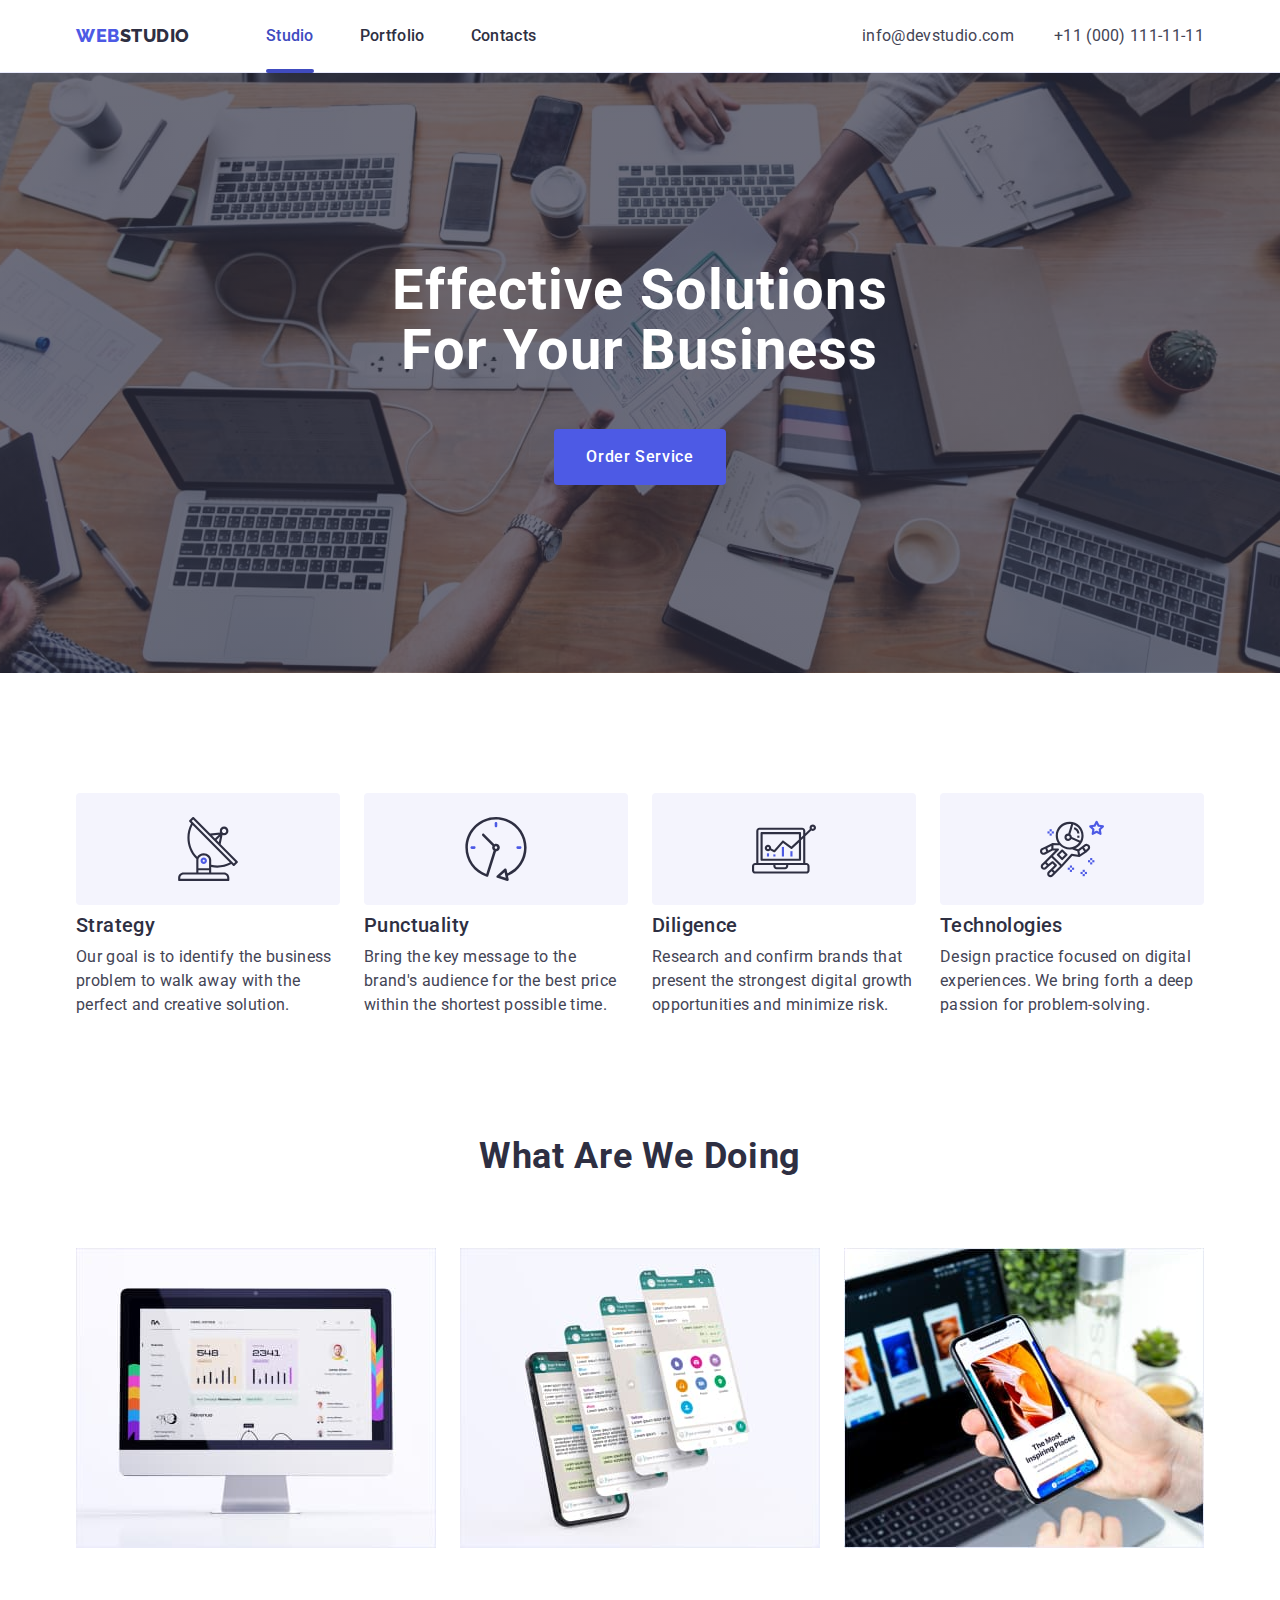
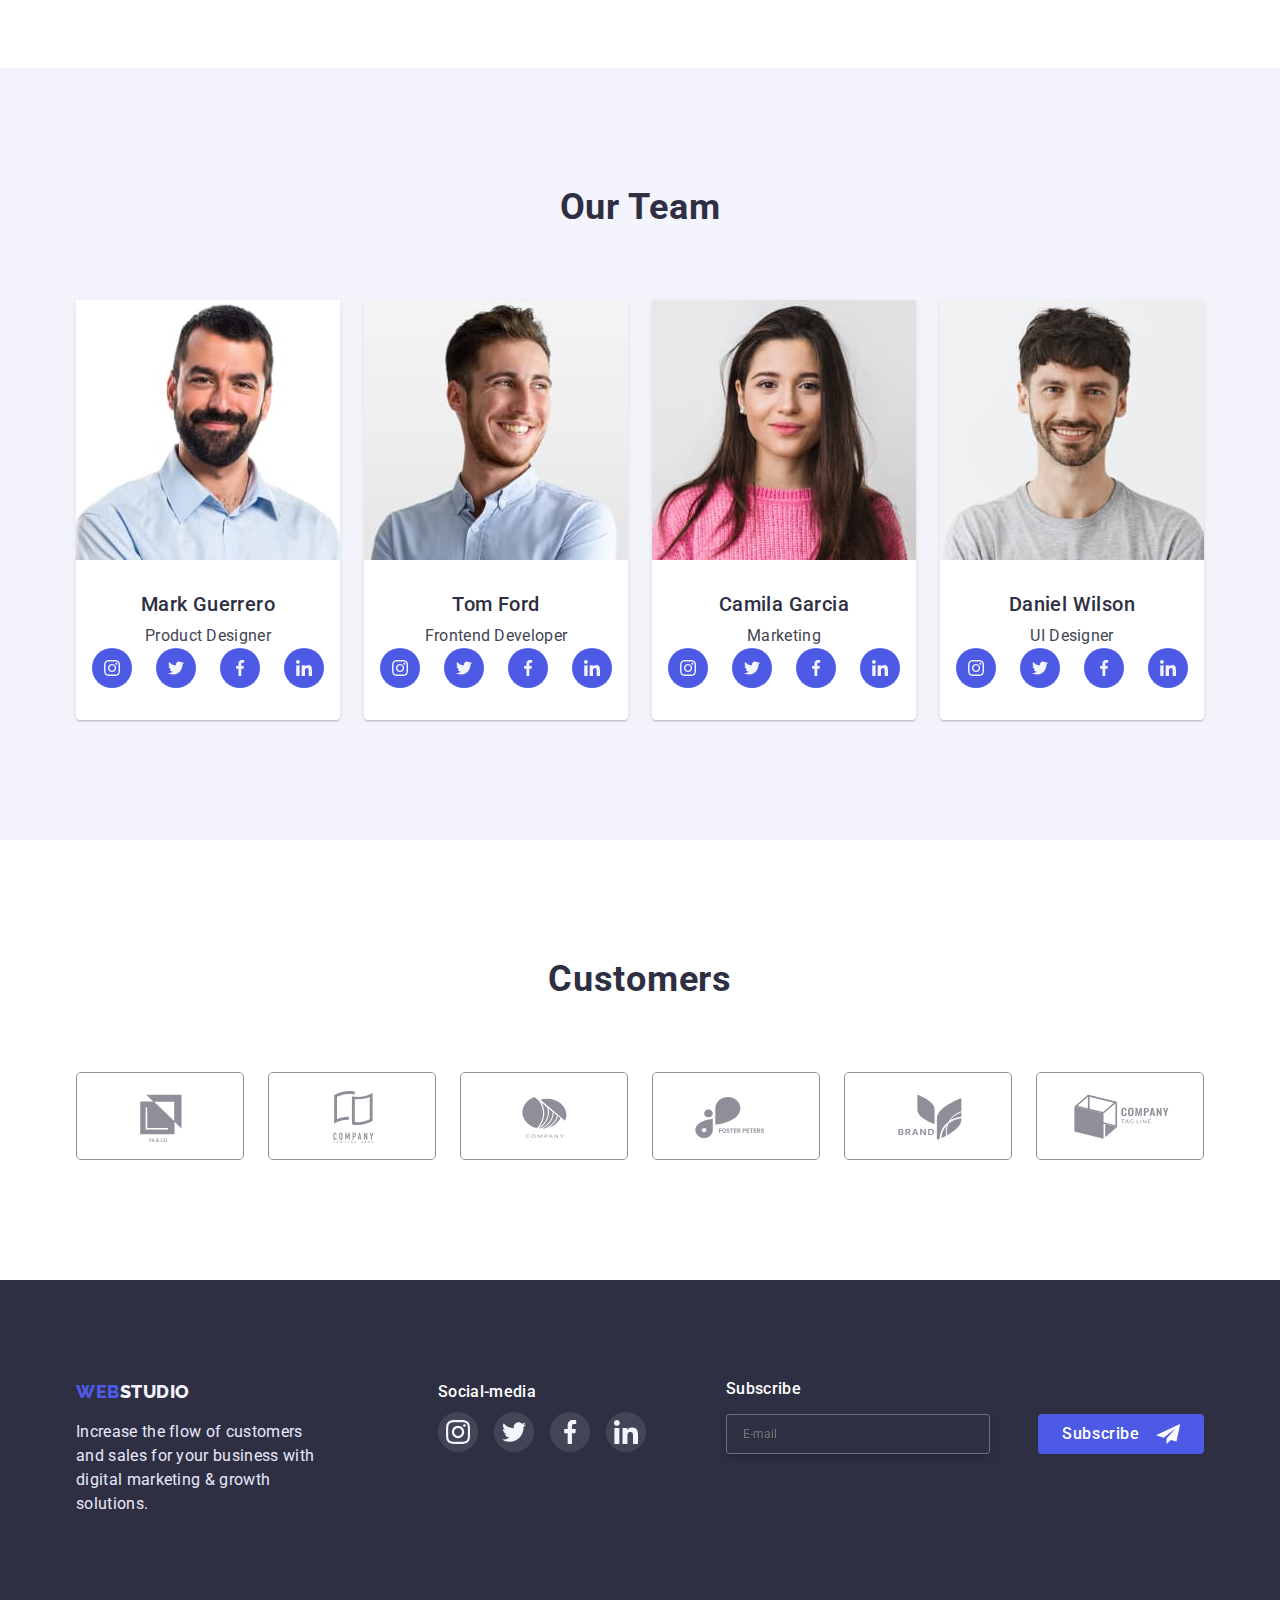
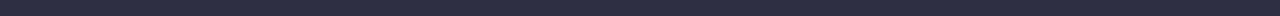
==== index.html @ 20dbed50 "Initial commit" ====
<!DOCTYPE html>
<html lang="en">
  <head>
    <meta charset="UTF-8" />
    <meta http-equiv="X-UA-Compatible" content="IE=edge" />
    <meta name="viewport" content="width=device-width, initial-scale=1.0" />
    <title>WebStudio</title>
    <link
      rel="stylesheet"
      href="https://cdn.jsdelivr.net/npm/modern-normalize@1.1.0/modern-normalize.min.css"
    />
    <link rel="preconnect" href="https://fonts.googleapis.com" />
    <link rel="preconnect" href="https://fonts.gstatic.com" crossorigin />
    <link
      href="https://fonts.googleapis.com/css2?family=Raleway:wght@800&family=Roboto:wght@400;500;700&display=swap"
      rel="stylesheet"
    />
    <link rel="stylesheet" href="./css/styles.css" />
  </head>
  <body>
    <!-- Header -->
    <header class="page-header">
      <div class="container page-header-container">
        <nav class="page-nav">
          <a class="logo link" href="./index.html"
            >Web<span class="logo-header">Studio</span></a
          >
          <ul class="menu list">
            <li class="menu-item">
              <a class="menu-link link current" href="./index.html">Studio</a>
            </li>
            <li class="menu-item">
              <a class="menu-link link" href="./portfolio.html">Portfolio</a>
            </li>
            <li class="menu-item">
              <a class="menu-link link" href="#">Contacts</a>
            </li>
          </ul>
        </nav>
        <address>
          <ul class="contact-nav list">
            <li class="contact-info">
              <a class="contact-link link" href="mailto:info@devstudio.com"
                >info@devstudio.com</a
              >
            </li>
            <li class="contact-info">
              <a class="contact-link link" href="tel:+11(000)111-11-11"
                >+11 (000) 111-11-11</a
              >
            </li>
          </ul>
        </address>
      </div>
    </header>

    <main>
      <!-- Hero -->
      <section class="hero section bg-dark">
        <div class="container">
          <h1 class="hero-title">Effective Solutions for Your Business</h1>
          <button class="btn" type="button" data-modal-open>
            Order Service
          </button>
        </div>
      </section>
      <!-- Our features -->
      <section class="section features">
        <div class="container">
          <h2 hidden>Our features</h2>
          <ul class="features-list list">
            <li class="features-item">
              <div class="features-icon-box">
                <svg class="features-icon" width="64" height="64">
                  <use href="./images/sprite.svg#icon-antenna"></use>
                </svg>
              </div>
              <h3 class="section-subtitle">Strategy</h3>
              <p class="section-description">
                Our goal is to identify the business problem to walk away with
                the perfect and creative solution.
              </p>
            </li>
            <li class="features-item">
              <div class="features-icon-box">
                <svg class="features-icon" width="64" height="64">
                  <use href="./images/sprite.svg#icon-clock"></use>
                </svg>
              </div>
              <h3 class="section-subtitle">Punctuality</h3>
              <p class="section-description">
                Bring the key message to the brand's audience for the best price
                within the shortest possible time.
              </p>
            </li>
            <li class="features-item">
              <div class="features-icon-box">
                <svg class="features-icon" width="64" height="64">
                  <use href="./images/sprite.svg#icon-diagram"></use>
                </svg>
              </div>
              <h3 class="section-subtitle">Diligence</h3>
              <p class="section-description">
                Research and confirm brands that present the strongest digital
                growth opportunities and minimize risk.
              </p>
            </li>
            <li class="features-item">
              <div class="features-icon-box">
                <svg class="features-icon" width="64" height="64">
                  <use href="./images/sprite.svg#icon-astronaut"></use>
                </svg>
              </div>
              <h3 class="section-subtitle">Technologies</h3>
              <p class="section-description">
                Design practice focused on digital experiences. We bring forth a
                deep passion for problem-solving.
              </p>
            </li>
          </ul>
        </div>
      </section>
      <!-- What are we doing -->
      <section class="section">
        <div class="container">
          <h2 class="section-title">What are we doing</h2>
          <ul class="activities list">
            <li>
              <img
                src="./images/about/about-1.jpg"
                alt="Computer"
                width="360"
              />
            </li>
            <li>
              <img
                src="./images/about/about-2.jpg"
                alt="Phone Aplication"
                width="360"
              />
            </li>
            <li>
              <img src="./images/about/about-3.jpg" alt="Phone" width="360" />
            </li>
          </ul>
        </div>
      </section>
      <!-- Our team -->
      <section class="section bg-light">
        <div class="container">
          <h2 class="section-title">Our Team</h2>
          <ul class="team list">
            <li class="team-card">
              <img
                src="./images/team/team-1.jpg"
                alt="Product Designer"
                width="264"
              />
              <div class="team-card-content">
                <h3 class="section-subtitle">Mark Guerrero</h3>
                <p class="section-description">Product Designer</p>
                <ul class="social-list list">
                  <li class="social-list-item">
                    <a href="" class="social-list-link">
                      <svg class="social-list-icon" width="16" height="16">
                        <use href="./images/sprite.svg#icon-instagram"></use>
                      </svg>
                    </a>
                  </li>
                  <li class="social-list-item">
                    <a href="" class="social-list-link">
                      <svg class="social-list-icon" width="16" height="16">
                        <use href="./images/sprite.svg#icon-twitter"></use>
                      </svg>
                    </a>
                  </li>
                  <li class="social-list-item">
                    <a href="" class="social-list-link">
                      <svg class="social-list-icon" width="16" height="16">
                        <use href="./images/sprite.svg#icon-facebook"></use>
                      </svg>
                    </a>
                  </li>
                  <li class="social-list-item">
                    <a href="" class="social-list-link">
                      <svg class="social-list-icon" width="16" height="16">
                        <use href="./images/sprite.svg#icon-linkedin"></use>
                      </svg>
                    </a>
                  </li>
                </ul>
              </div>
            </li>
            <li class="team-card">
              <img
                src="./images/team/team-2.jpg"
                alt="Frontend Developer"
                width="264"
              />
              <div class="team-card-content">
                <h3 class="section-subtitle">Tom Ford</h3>
                <p class="section-description">Frontend Developer</p>
                <ul class="social-list list">
                  <li class="social-list-item">
                    <a href="" class="social-list-link">
                      <svg class="social-list-icon" width="16" height="16">
                        <use href="./images/sprite.svg#icon-instagram"></use>
                      </svg>
                    </a>
                  </li>
                  <li class="social-list-item">
                    <a href="" class="social-list-link">
                      <svg class="social-list-icon" width="16" height="16">
                        <use href="./images/sprite.svg#icon-twitter"></use>
                      </svg>
                    </a>
                  </li>
                  <li class="social-list-item">
                    <a href="" class="social-list-link">
                      <svg class="social-list-icon" width="16" height="16">
                        <use href="./images/sprite.svg#icon-facebook"></use>
                      </svg>
                    </a>
                  </li>
                  <li class="social-list-item">
                    <a href="" class="social-list-link">
                      <svg class="social-list-icon" width="16" height="16">
                        <use href="./images/sprite.svg#icon-linkedin"></use>
                      </svg>
                    </a>
                  </li>
                </ul>
              </div>
            </li>
            <li class="team-card">
              <img src="./images/team/team-3.jpg" alt="Marketing" width="264" />
              <div class="team-card-content">
                <h3 class="section-subtitle">Camila Garcia</h3>
                <p class="section-description">Marketing</p>
                <ul class="social-list list">
                  <li class="social-list-item">
                    <a href="" class="social-list-link">
                      <svg class="social-list-icon" width="16" height="16">
                        <use href="./images/sprite.svg#icon-instagram"></use>
                      </svg>
                    </a>
                  </li>
                  <li class="social-list-item">
                    <a href="" class="social-list-link">
                      <svg class="social-list-icon" width="16" height="16">
                        <use href="./images/sprite.svg#icon-twitter"></use>
                      </svg>
                    </a>
                  </li>
                  <li class="social-list-item">
                    <a href="" class="social-list-link">
                      <svg class="social-list-icon" width="16" height="16">
                        <use href="./images/sprite.svg#icon-facebook"></use>
                      </svg>
                    </a>
                  </li>
                  <li class="social-list-item">
                    <a href="" class="social-list-link">
                      <svg class="social-list-icon" width="16" height="16">
                        <use href="./images/sprite.svg#icon-linkedin"></use>
                      </svg>
                    </a>
                  </li>
                </ul>
              </div>
            </li>
            <li class="team-card">
              <img
                src="./images/team/team-4.jpg"
                alt="UI Designer"
                width="264"
              />
              <div class="team-card-content">
                <h3 class="section-subtitle">Daniel Wilson</h3>
                <p class="section-description">UI Designer</p>
                <ul class="social-list list">
                  <li class="social-list-item">
                    <a href="" class="social-list-link">
                      <svg class="social-list-icon" width="16" height="16">
                        <use href="./images/sprite.svg#icon-instagram"></use>
                      </svg>
                    </a>
                  </li>
                  <li class="social-list-item">
                    <a href="" class="social-list-link">
                      <svg class="social-list-icon" width="16" height="16">
                        <use href="./images/sprite.svg#icon-twitter"></use>
                      </svg>
                    </a>
                  </li>
                  <li class="social-list-item">
                    <a href="" class="social-list-link">
                      <svg class="social-list-icon" width="16" height="16">
                        <use href="./images/sprite.svg#icon-facebook"></use>
                      </svg>
                    </a>
                  </li>
                  <li class="social-list-item">
                    <a href="" class="social-list-link">
                      <svg class="social-list-icon" width="16" height="16">
                        <use href="./images/sprite.svg#icon-linkedin"></use>
                      </svg>
                    </a>
                  </li>
                </ul>
              </div>
            </li>
          </ul>
        </div>
      </section>
      <!-- Customers -->
      <section class="section">
        <div class="container">
          <h2 class="section-title">Customers</h2>
          <ul class="customers-list list">
            <li>
              <a href="" class="customers-brend-link">
                <svg class="brand-icon" width="104" height="" 56>
                  <use href="./images/sprite.svg#icon-logo-1"></use>
                </svg>
              </a>
            </li>
            <li>
              <a href="" class="customers-brend-link">
                <svg class="brand-icon" width="104" height="56">
                  <use href="./images/sprite.svg#icon-logo-2"></use>
                </svg>
              </a>
            </li>
            <li>
              <a href="" class="customers-brend-link">
                <svg class="brand-icon" width="104" height="56">
                  <use href="./images/sprite.svg#icon-logo-3"></use>
                </svg>
              </a>
            </li>
            <li>
              <a href="" class="customers-brend-link">
                <svg class="brand-icon" width="104" height="56">
                  <use href="./images/sprite.svg#icon-logo-4"></use>
                </svg>
              </a>
            </li>
            <li>
              <a href="" class="customers-brend-link">
                <svg class="brand-icon" width="104" height="56">
                  <use href="./images/sprite.svg#icon-logo-5"></use>
                </svg>
              </a>
            </li>
            <li>
              <a href="" class="customers-brend-link">
                <svg class="brand-icon" width="104" height="56">
                  <use href="./images/sprite.svg#icon-logo-6"></use>
                </svg>
              </a>
            </li>
          </ul>
        </div>
      </section>
    </main>
    <!-- Footer -->
    <footer class="footer bg-dark">
      <div class="container flex-footer">
        <div>
          <a class="logo link" href="./index.html"
            >Web<span class="logo-footer">Studio</span></a
          >
          <p class="footer-description">
            Increase the flow of customers and sales for your business with
            digital marketing & growth solutions.
          </p>
        </div>
        <div class="footer-media">
          <p class="media">Social-media</p>
          <ul class="footer-social-list list">
            <li>
              <a href="" class="footer-link">
                <svg class="footer-icon">
                  <use href="./images/sprite.svg#icon-instagram"></use>
                </svg>
              </a>
            </li>
            <li>
              <a href="" class="footer-link">
                <svg class="footer-icon" width="24" hight="24">
                  <use href="./images/sprite.svg#icon-twitter"></use>
                </svg>
              </a>
            </li>
            <li>
              <a href="" class="footer-link">
                <svg class="footer-icon" width="24" hight="24">
                  <use href="./images/sprite.svg#icon-facebook"></use>
                </svg>
              </a>
            </li>
            <li>
              <a href="" class="footer-link">
                <svg class="footer-icon" width="24" hight="24">
                  <use href="./images/sprite.svg#icon-linkedin"></use>
                </svg>
              </a>
            </li>
          </ul>
        </div>
        <!-- Footer Form -->
        <form class="footer-form">
          <label class="footer-form-label-text" for="footer-email"
            >Subscribe</label
          >
          <div class="footer-email">
            <input
              class="footer-email-input"
              type="email"
              name="footer-email"
              id="footer-email"
              placeholder="E-mail"
            />
            <button class="btn-subscribe" type="submit">
              Subscribe
              <svg class="btn-subscribe-icon" width="24px" height="24px">
                <use href="./images/sprite.svg#icon-send"></use>
              </svg>
            </button>
          </div>
        </form>
      </div>
    </footer>

    <!-- Modal Window -->

    <div class="backdrop is-hidden" data-modal>
      <div class="modal">
        <button class="modal-close-btn" data-modal-close>
          <svg class="modal-close-btn-icon" width="8" height="8">
            <use href="./images/sprite.svg#icon-close-black"></use>
          </svg>
        </button>
        <form class="modal-form">
          <p class="head-form">Leave your contacts and we will call you back</p>
          <label class="modal-form-field">
            <span class="modal-form-input-desc">Name</span>
            <span class="modal-form-input-wrapper">
              <input
                type="text"
                name="user_name"
                class="modal-form-input"
                required
                pattern="^[a-zA-Z]+$"
                minlength="2"
              />
              <svg class="modal-form-input-icon" width="18" height="18">
                <use href="./images/sprite.svg#icon-person-black"></use>
              </svg>
            </span>
          </label>
          <label class="modal-form-field">
            <span class="modal-form-input-desc">Phone</span>
            <span class="modal-form-input-wrapper">
              <input
                type="tel"
                name="user_phone"
                class="modal-form-input"
                required
                pattern="[0-9]{3}-[0-9]{3}-[0-9]{2}-[0-9]{2}"
                title="xxx-xxx-xxx"
              />
              <svg class="modal-form-input-icon" width="18" height="24">
                <use href="./images/sprite.svg#icon-phone-black"></use>
              </svg>
            </span>
          </label>
          <label class="modal-form-field">
            <span class="modal-form-input-desc">Email</span>
            <span class="modal-form-input-wrapper">
              <input
                type="email"
                name="user_email"
                class="modal-form-input"
                required
                pattern="[^@\s]+@[^@\s]+\.[^@\s]+"
                title="Invalid email address"
              />
              <svg class="modal-form-input-icon" width="18" height="24">
                <use href="./images/sprite.svg#icon-email-black"></use>
              </svg>
            </span>
          </label>
          <label class="modal-form-field">
            <span class="modal-form-input-desc">Comment</span>
            <textarea
              name="user_message"
              class="modal-form-message"
              placeholder="Text input"
            ></textarea>
          </label>
          <div class="container-policy">
            <label class="check-policy"
              ><input
                type="checkbox"
                name="user_policy"
                class="check-policy-input"
              />
              <span class="check-box"></span>
              <span class="check-box-text">
                I accept the terms and conditions of the&nbsp;
              </span>
              <a href="">Privacy Policy</a></label
            >
          </div>
          <button type="submit" class="modal-form-submit">Send</button>
        </form>
      </div>
    </div>
    <script src="./js/modal.js"></script>
  </body>
</html>
---- css/styles.css ----
:root{
    --dark-color: #2E2F42;
    --text-color: #434455;
    --pressed-color: #404BBF;
    --primary-brand-color: #4D5AE5;
    --light-color: #F4F4FD;
    --accent-color: #E7E9FC;
    --white-color: #ffffff;
    --footer-icon-color: rgba(255, 255, 255, 0.1);
    --green-color: #31D0AA;
    --subtle-text-color: #8E8F99;
    --modal-bg-color: #FCFCFC;
    --transition-duration: 250ms;
    --transition-function: cubic-bezier(0.4, 0, 0.2, 1);
}

/* =============== Dropping styles ================ */

h1,h2,h3,h4,p {
    margin-top: 0;
    margin-bottom: 0;
}

ul,ol {
    margin-top: 0;
    margin-bottom: 0;
    padding-left: 0;
}

img {
    display: block;
}

body {
    font-family: 'Roboto', sans-serif;
    font-size: 16px;
    /* color: var(--white-color); */
}

.list {
    list-style: none;
}

.link {
    text-decoration: none;
}

button {
    cursor: pointer;
}

/* =============== /Dropping styles ================ */

/* =============== Componetns ===================== */

.bg-dark {
    background-color: var(--dark-color);
}

.bg-light {
    background-color: var(--light-color);
}

.bg-white {
    background-color: var(--white-color);
}

.section-title {
    font-size: 36px;
    line-height: 1.1;
    letter-spacing: 0.02em;
    text-transform: capitalize;
    margin-bottom: 72px;

    text-align: center;

    color: var(--dark-color);
}

.section-subtitle {
    font-weight: 500;
    font-size: 20px;
    line-height: 1.2;
    letter-spacing: 0.02em;

    margin-bottom: 8px;

    color: var(--dark-color);
}

.section-description {
    line-height: 1.5;
    letter-spacing: 0.02em;
    color: var(--text-color);
}

.visually-hidden {
    position: absolute;
    width: 1px;
    height: 1px;
    margin: -1px;
    padding: 0;
    overflow: hidden;
    border: 0;
    clip: rect(0 0 0 0);
}

.btn {
    font-weight: 500;
    font-size: 16px;
    line-height: 1.5;
    padding: 16px 32px;
    border: none;
    border-radius: 4px;
    margin-top: 48px;
    letter-spacing: 0.04em;
    transition: background var(--transition-duration) var(--transition-function);

    background: var(--primary-brand-color);
    color: var(--white-color);
}

.btn:hover,
.btn:focus {
    background: var(--pressed-color);
}

.btn-filter {
    border: none;
    border-radius: 4px;
    background: var(--light-color);
    color: var(--primary-brand-color);
    cursor: pointer;
    padding: 12px 24px;
    transition: background var(--transition-duration) var(--transition-function),
    color var(--transition-duration) var(--transition-function),
    box-shadow var(--transition-duration) var(--transition-function);
}

.btn-filter:hover,
.btn-filter:focus {
    background: var(--pressed-color);
    color: var(--white-color);
    box-shadow: 0px 3px 1px rgba(0, 0, 0, 0.1), 0px 2px 1px rgba(0, 0, 0, 0.08), 0px 2px 2px rgba(0, 0, 0, 0.12);;
}

.container {
    width: 1158px;
    margin-left: auto;
    margin-right: auto;
    padding-left: 15px;
    padding-right: 15px;
}

.section {
    padding: 120px 0;
}

/* =============== /Componetns ===================== */

/* ================== Logo ======================== */
.logo {
    font-family: 'Raleway', sans-serif;
        font-weight: 800;
        font-size: 18px;
        line-height: 1.33;
        letter-spacing: 0.03em;
        margin-right: 76px;
        text-transform: uppercase;
        color: var(--primary-brand-color);
}

.logo-header {
    color: var(--dark-color);
}

.logo-footer {
    color: var(--light-color);
}

/* ================== /Logo ======================== */

/* ================== Header ====================== */

.page-header {
    /* padding: 24px 0; */
    border-bottom: 1px solid #E7E9FC;
}

.page-header-container {
    display: flex;
    align-items: center;
    justify-content: space-between;
}

.page-nav {
    display: flex;
    align-items: center;
}

.menu {
    display: flex;
    align-items: center;
}

.contact-nav {
    display: flex;
    align-items: center;
}

.menu-item:not(:last-child) {
    margin-right: 46px;
}

/* ================== /Header ====================== */

/* ============== Navigation Menu ================= */

.menu-link {
    font-weight: 500;
    line-height: 1.5;
    letter-spacing: 0.02em;
    color: var(--dark-color);
    transition: color var(--transition-duration) var(--transition-function);
}

.menu-link:hover,
.menu-link:focus {
    color: var(--pressed-color);
}

.contact-link {
        font-style: normal;
        line-height: 1.5;
        letter-spacing: 0.02em;
        color: var(--text-color);
        transition: color var(--transition-duration) var(--transition-function);
}

.contact-info:not(:last-child) {
    margin-right: 40px;
}

.contact-link:hover,
.contact-link:focus {
    color: var(--pressed-color);
}

.current {
    color: var(--pressed-color)
}

.menu-item {
    position: relative;
    padding-top: 24px;
    padding-bottom: 24px;
}

.menu-item .current {
    display: flex;
    flex-direction: column;
}

.menu-item .current::after {
    position: absolute;
    content: '';
    bottom: -1px;
    left: 0;
    width: 100%;
    height: 4px;
    border-radius: 2px;
    background: var(--pressed-color);
}

/* ============== /Navigation Menu ================= */

/* =================== Hero ======================= */

.hero {
    background-image: linear-gradient(to right, rgba(46, 47, 66, 0.7), rgba(46, 47, 66, 0.7)), url(../images/hero/bg.jpg);
    background-size: cover;
    background-repeat: no-repeat;
    background-position: center;
    max-width: 1440px;
    margin: 0 auto;
}

.hero.bg-dark {
    padding-top: 188px;
    padding-bottom: 188px;
    text-align: center;
}

.hero-title {
        max-width: 498px;
        font-size: 56px;
        line-height: 1.07;
        text-align: center;
        letter-spacing: 0.02em;
        text-transform: capitalize;

        margin: 0 auto;

        color: var(--white-color);
}

/* =================== /Hero ======================= */

/* ================== Our features ================ */

.features {
    padding-bottom: 0;
}

.features-list {
    display: flex;
    gap: 24px;
}

.features-list .features-item {
    width: 264px;
}

.features-icon-box {
    display: flex;
    justify-content: center;
    align-items: center;
    height: 112px;
    margin-bottom: 8px;

    background-color: var(--light-color);
    border-radius: 4px;
}

/* ================== /Our features ================ */

/* ================== Activities ================== */

.activities {
    display: flex;
    flex-wrap: wrap;
    gap: 24px;
}

/* ================== /Activities ================== */

/* ================= Our team ===================== */

.team {
    display: flex;
    flex-wrap: wrap;
    gap: 24px;
}

.team-card {
    flex-basis: calc((100% - 72px) / 4);

    background-color: var(--white-color);
    box-shadow: 0px 1px 6px rgba(46, 47, 66, 0.08), 0px 1px 1px rgba(46, 47, 66, 0.16), 0px 2px 1px rgba(46, 47, 66, 0.08);
    border-radius: 0px 0px 4px 4px;
}

.team-card-content {
    padding: 32px 0;
    text-align: center;
}

.social-list {
    display: flex;
    justify-content: center;
    gap: 24px;
}

.social-list-link {
    display: flex;
    justify-content: center;
    align-items: center;
    width: 40px;
    height: 40px;
    border-radius: 50%;

    background: var(--primary-brand-color);
    color: var(--light-color);
    transition: background-color var(--transition-duration) var(--transition-function);
}

.social-list-link:hover,
.social-list-link:focus {
    background-color: var(--pressed-color);
}

/* ================= /Our team ===================== */

/* =================== Footer ===================== */

.footer {
    padding: 100px 0;
}

.footer-description {
    width: 242px;
    line-height: 1.5;
    letter-spacing: 0.02em;

    margin-top: 16px;

    color: var(--accent-color);
}

.footer .logo {
    margin-right: 0;
}

.flex-footer {
    display: flex;
}

.footer-media {
    margin-left: 120px;
}

.footer-social-list {
    display: flex;
   margin-top: 8px;
   gap: 16px;
}

.footer-link {
     display: flex;
     justify-content: center;
     align-items: center;
     width: 40px;
     height: 40px;
    border-radius: 50%;
    transition: background-color var(--transition-duration) var(--transition-function);

     background-color: var(--footer-icon-color);
     color: var(--light-color);
}
.footer-link:hover,
.footer-link:focus {
    background-color: var(--green-color);
}

.footer-icon {
    width: 24px;
    height: 24px;
}

.media {
    font-weight: 500;
    font-size: 16px;
    line-height: 24px;
    letter-spacing: 0.02em;
    color: var(--white-color);
}

/* =================== /Footer ===================== */

/* ================= Portfolio ==================== */

.portfolio {
    padding-top: 96px;
}

.filters-list {
    display: flex;
    gap: 24px;
    margin-bottom: 72px;
    justify-content: center;
}

.projects-list {
    display: flex;
    flex-wrap: wrap;
    column-gap: 24px;
    row-gap: 48px;
}

.project-card {
    flex-basis: calc((100% - 48px) / 3);
    box-shadow: 0px 1px 6px rgba(46, 47, 66, 0.08);
}

.project-card-link:hover {
    box-shadow: 0px 1px 6px rgba(46, 47, 66, 0.08), 0px 1px 1px rgba(46, 47, 66, 0.16), 0px 2px 1px rgba(46, 47, 66, 0.08);
}

.portfolio-card-content {
    padding: 32px 16px 32px;
    border: 1px solid var(--accent-color);
    border-top: none;
}
.project-card-link {
    display: block;
    transition: box-shadow var(--transition-duration) var(--transition-function);
}

.project-img-wrapper {
    position: relative;
    overflow: hidden;
}

.overlay {
    position: absolute;
    top: 0;
    left: 0;
    width: 100%;
    height: 100%;
    overflow: auto;

    transform: translate(0, 100%);
    transition: transform var(--transition-duration) var(--transition-function);

    padding: 20px 32px;
    line-height: 24px;
    letter-spacing: 0.02em;
    background-color: var(--primary-brand-color);
    color: var(--light-color);
}

.project-card-link:hover .overlay,
.project-card-link:focus .overlay {
    transform: translate(0,0);
}

/* ================= /Portfolio ==================== */

/* ================= Customers ==================== */

.customers-list {
    display: flex;
    gap: 24px;
}

.customers-brend-link {
    display: flex;
    justify-content: center;
    align-items: center;
    width: 168px;
    height: 88px;
    color: var(--subtle-text-color);
    border: 1px solid var(--subtle-text-color);
    border-radius: 5px;
    transition: color var(--transition-duration) var(--transition-function),
    border var(--transition-duration) var(--transition-function);
}

.customers-brend-link:hover,
.customers-brend-link:focus {
    color: var(--pressed-color);
    border: 1px solid var(--pressed-color);
}

.brand-icon {
    fill:currentColor;
}

/* ================= /Customers ==================== */

/* ================ Modal Window ================== */

.backdrop {
    position: fixed;
    top: 0;
    left: 0;
    z-index: 999;
    width: 100%;
    height: 100%;
    background-color: rgba(46, 47, 66, 0.4);
    transition: opacity var(--transition-duration) var(--transition-function),
    visibility var(--transition-duration) var(--transition-function);
}

.backdrop.is-hidden {
    opacity: 0;
    visibility: hidden;
    pointer-events: none;
}

.modal {
    position: absolute;
    top: 50%;
    left: 50%;
    transform: translate(-50%, -50%);
    width: 408px;
    padding: 72px 24px 24px 24px;
    border-radius: 4px;
    background: var(--modal-bg-color);
    box-shadow: 0px 1px 1px rgba(0, 0, 0, 0.14), 0px 1px 3px rgba(0, 0, 0, 0.12), 0px 2px 1px rgba(0, 0, 0, 0.2);
}

.modal-close-btn {
    position: absolute;
    top: 24px;
    right: 24px;
    display: flex;
    justify-content: center;
    align-items: center;
    width: 24px;
    height: 24px;
    border-radius: 50%;
    padding: 0;
    background-color: var(--accent-color);
    border: 1px solid rgba(0, 0, 0, 0.1);
    transition: background var(--transition-duration) var(--transition-function);
}

.modal-close-btn-icon {
    fill: #000000;
    transition: fill var(--transition-duration) var(--transition-function);
}

.modal-close-btn:hover,
.modal-close-btn:focus {
    background: var(--pressed-color);
}

.modal-close-btn:hover .modal-close-btn-icon,
.modal-close-btn:focus .modal-close-btn-icon {
    fill: var(--white-color);
}
/* ================ /Modal Window ================== */

/* ================== Modal Form =================== */

.modal-form {
    display: flex;
    flex-direction: column;
    /* padding: 72px 24px 0px 24px; */
}

.head-form {
    text-align: center;
    font-weight: 500;
    font-size: 16px;
    line-height: 24px;
    color: var(--dark-color);
    letter-spacing: 0.02em;
    margin-bottom: 14px;
}

.modal-form-field {
    margin-bottom: 8px;
}

.modal-form-input-desc {
    display: block;
    font-size: 12px;
    line-height: 16px;
    letter-spacing: 0.04rem;
    margin-bottom: 4px;
    font-weight: 400;
    color: var(--subtle-text-color);
}

.modal-form-input {
    width: 100%;
    height: 40px;
    padding-left: 38px;
    border: 1px solid rgba(33, 33, 33, 0.2);
    outline: none;
    border-radius: 4px;
    color: var(--dark-color);
    transition: border-color var(--transition-duration) var(--transition-function);
}

.modal-form-input:focus {
    border-color: var(--primary-brand-color);
}

.modal-form-input:focus + .modal-form-input-icon {
    fill: var(--primary-brand-color);
}

.modal-form-input-icon {
    position: absolute;
    top: 50%;
    left: 16px;
    transform: translateY(-50%);
    color: var(--dark-color);
    transition: fill var(--transition-duration) var(--transition-function);
}

.modal-form-message {
    display: block;
    width: 100%;
    height: 120px;
    padding: 10px 16px;
    border-radius: 4px;
    resize: none;
    border: 1px solid rgba(33, 33, 33, 0.2);
    outline: none;
    transition: border-color var(--transition-duration) var(--transition-function);
}

.modal-form-message:focus {
    border-color: var(--primary-brand-color);
}

.modal-form-message::placeholder {
    color: rgba(117, 117, 117, 0.5);;
}

.modal-form-input-wrapper {
    display: block;
    position: relative;
}

.container-policy {
    display: flex;
    margin-top: 8px;
}

.check-policy {
    padding-left: 16px; 
    font-size: 12px;
    line-height: 1.33;
    color: #757575;
    letter-spacing: 0.04em;
}

.check-policy-input{
    position: absolute;
    width: 1px;
    height: 1px;
    overflow: hidden;
    clip: rect(0 0 0 0);
}

.check-box {
    position: absolute;
    width: 16px;
    height: 16px;
    margin-left: -16px;
    padding-right: 10px;
    background-image: url(../images/icon/chek-off.svg);
    transition: background-image var(--transition-duration) var(--transition-function);
}

.check-policy-input:checked + .check-box {
    background-image: url(../images/icon/click.svg);
}

.check-box-text {
    margin-left: 8px;
}

.check-policy > a {
    color: var(--primary-brand-color);
}

.modal-form-submit {
    align-self: center;
    width: 169px;
    height: 56px;
    font-size: 16px;
    margin-top: 24px;
    line-height: 1.5;
    padding: 16px 32px;
    border: none;
    border-radius: 4px;
    letter-spacing: 0.04em;
    box-shadow: 0px 4px 4px rgba(0, 0, 0, 0.15);
    transition: background-color var(--transition-duration) var(--transition-function);
    
    background: var(--primary-brand-color);
    color: var(--white-color);
}
.modal-form-submit:hover,
.modal-form-submit:focus {
    background-color: var(--pressed-color);
}

/* ================= /Modal Form =================== */

/* ================= Footer Form =================== */

.footer-form {
    margin-left: 80px;
}

.footer-form-label-text {
    display: block;
    margin-bottom: 16px;
    font-weight: 500;
    letter-spacing: 0.02em;
    color: var(--white-color);
}

.footer-email {
    display: flex;
    align-items: center;
}

.footer-email-input {
    outline: none;
    font-size: 12px;
    line-height: 24px;
    color: var(--white-color);
    padding: 8px 0 8px 16px;
    width: 264px;
    height: 40px;
    margin-right: 48px;
    border-radius: 4px;
    background: var(--dark-color);
    border: 1px solid rgba(255, 255, 255, 0.3);
    filter: drop-shadow(0px 4px 4px rgba(0, 0, 0, 0.15));
}

.btn-subscribe {
    position: relative;
    display: flex;
    align-items: center;
    justify-content: center;
    height: 40px;
    min-width: 165px;
    font-size: 16px;
    font-weight: 500;
    letter-spacing: 0.04em;
    padding: 8px 24px;
    padding-right: 64px;
    background-color: var(--primary-brand-color);
    color: var(--white-color);
    border-radius: 4px;
    border: none;
    transition: background-color var(--transition-duration) var(--transition-function);
}

.btn-subscribe:hover,
.btn-subscribe:focus {
    background-color: var(--pressed-color);
}

.btn-subscribe-icon {
    position: absolute;
    right: 24px;
}

/* ================= /Footer Form ================== */
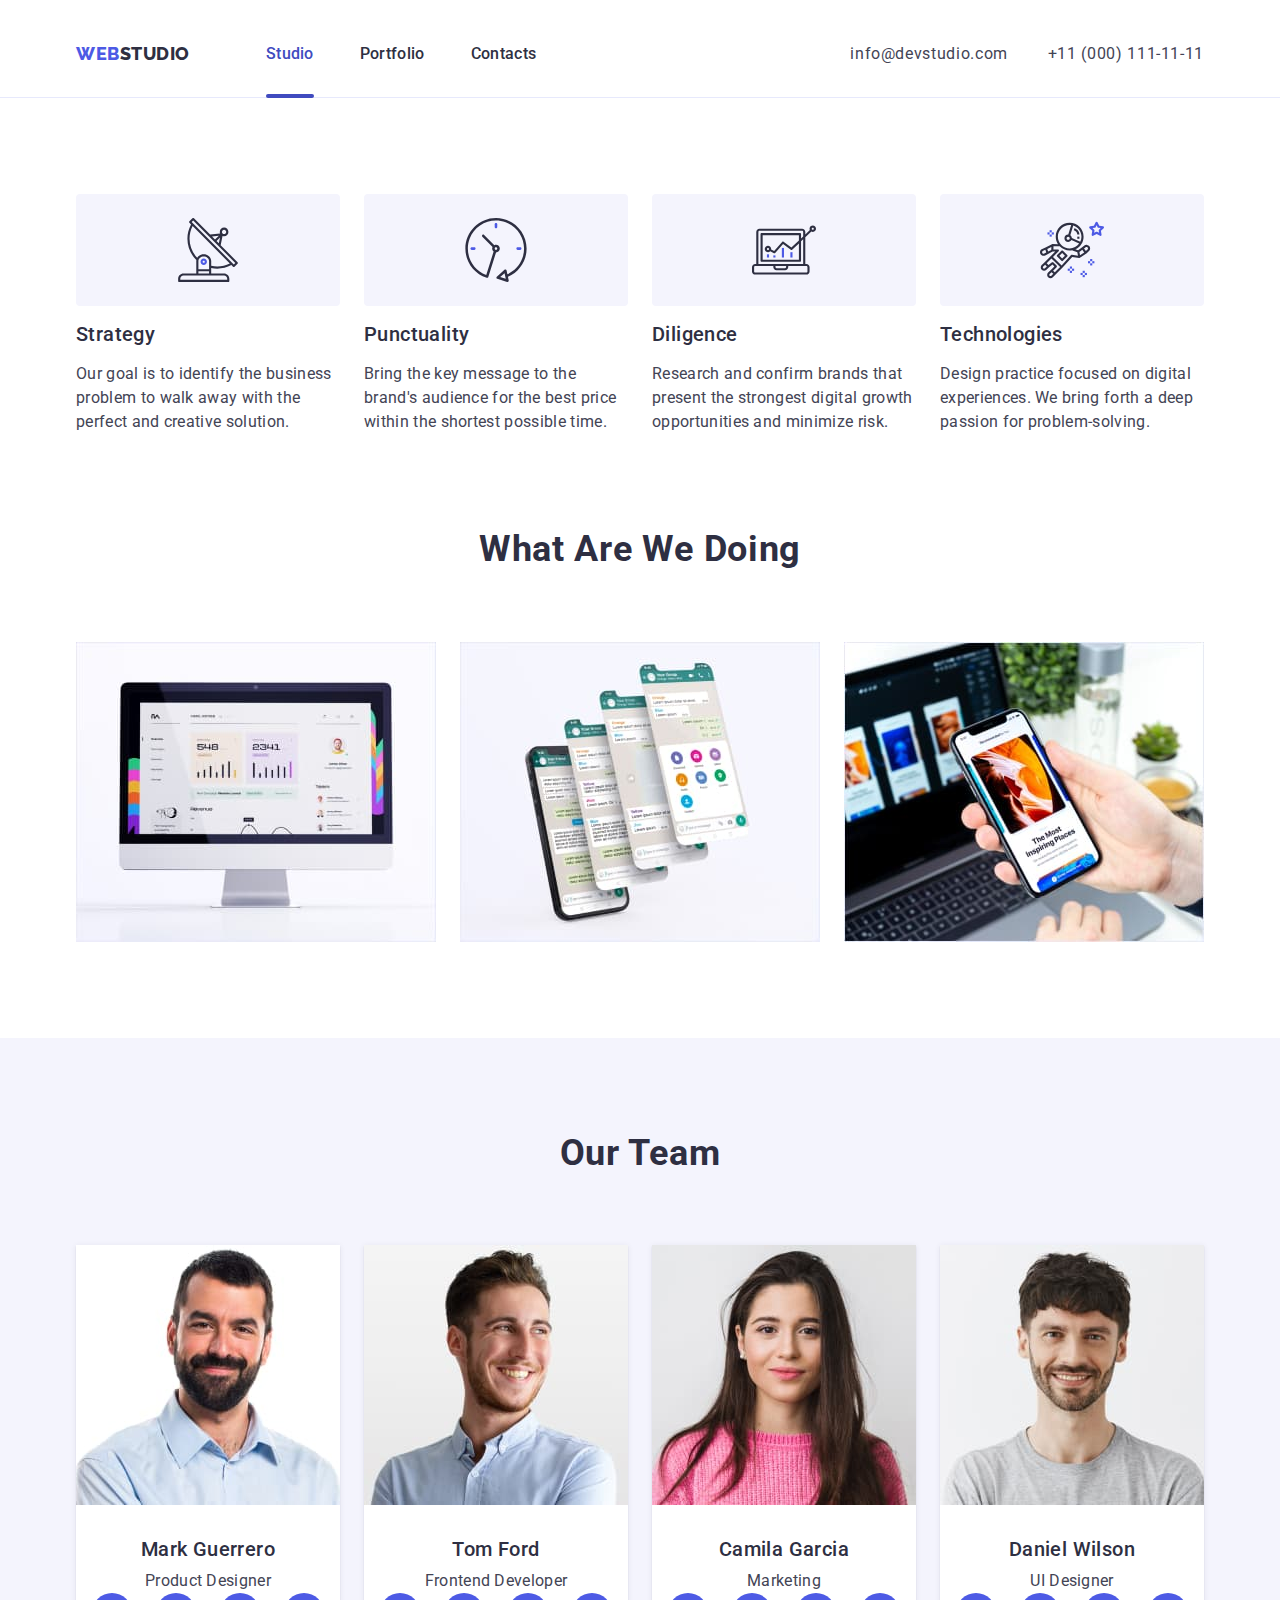
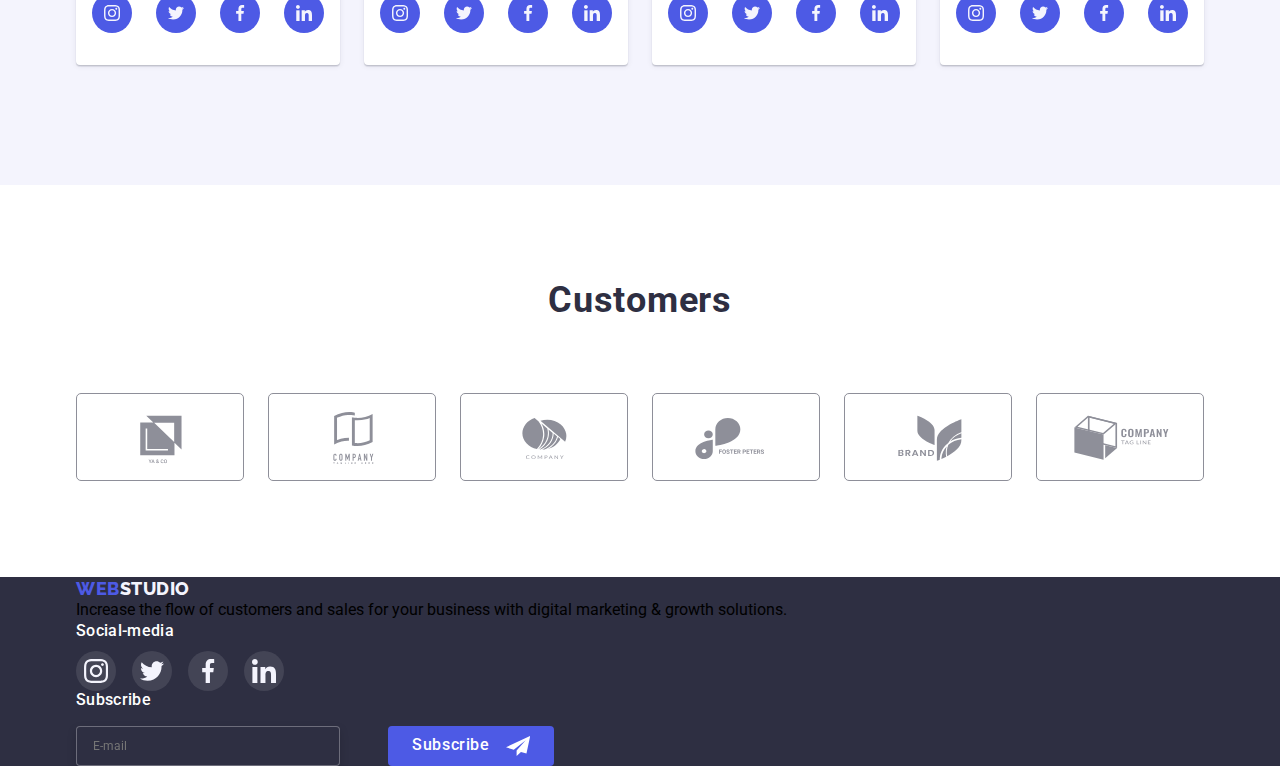
==== commit f36a7ca3: "hw-07" ====
--- a/index.html
+++ b/index.html
@@ -37,6 +37,11 @@
             </li>
           </ul>
         </nav>
+        <button type="button" class="mobile-menu-open" data-menu-open>
+          <svg class="mobile-menu-open__iconn" width="32" height="22">
+            <use href="./images/sprite.svg#burger-icon"></use>
+          </svg>
+        </button>
         <address>
           <ul class="contact-nav list">
             <li class="contact-info">
@@ -52,18 +57,88 @@
           </ul>
         </address>
       </div>
+
+      <!-- Mobile Menu -->
+      <div class="mobile-menu" data-menu>
+        <div class="container mobile-menu__container">
+          <button type="button" class="mobile-menu__close-btn" data-menu-close>
+            <svg class="mobile-menu__close-icon" width="8" height="8">
+              <use href="./images/sprite.svg#icon-close-black"></use>
+            </svg>
+          </button>
+          <ul class="mobile-menu-list list">
+            <li>
+              <a class="mobile-menu-link link" href="./index.html">Studio</a>
+            </li>
+            <li>
+              <a class="mobile-menu-link link" href="./portfolio.html"
+                >Portfolio</a
+              >
+            </li>
+            <li>
+              <a class="mobile-menu-link link current" href="#">Contacts</a>
+            </li>
+          </ul>
+          <ul class="mobile-menu-contact list">
+            <li>
+              <a
+                class="mobile-menu-contact-link link"
+                href="mailto:info@devstudio.com"
+                >info@devstudio.com</a
+              >
+            </li>
+            <li>
+              <a
+                class="mobile-menu-contact-link link tel"
+                href="tel:+11(000)111-11-11"
+                >+11 (000) 111-11-11</a
+              >
+            </li>
+          </ul>
+          <ul class="mobile-icons list">
+            <li>
+              <a href="" class="mobile-list-link">
+                <svg class="mobile-list-icon" width="16" height="16">
+                  <use href="./images/sprite.svg#icon-instagram"></use>
+                </svg>
+              </a>
+            </li>
+            <li>
+              <a href="" class="mobile-list-link">
+                <svg class="mobile-list-icon" width="16" height="16">
+                  <use href="./images/sprite.svg#icon-twitter"></use>
+                </svg>
+              </a>
+            </li>
+            <li>
+              <a href="" class="mobile-list-link">
+                <svg class="mobile-list-icon" width="16" height="16">
+                  <use href="./images/sprite.svg#icon-facebook"></use>
+                </svg>
+              </a>
+            </li>
+            <li>
+              <a href="" class="mobile-list-link">
+                <svg class="mobile-list-icon" width="16" height="16">
+                  <use href="./images/sprite.svg#icon-linkedin"></use>
+                </svg>
+              </a>
+            </li>
+          </ul>
+        </div>
+      </div>
     </header>
 
     <main>
       <!-- Hero -->
-      <section class="hero section bg-dark">
+      <!-- <section class="hero section bg-dark">
         <div class="container">
           <h1 class="hero-title">Effective Solutions for Your Business</h1>
           <button class="btn" type="button" data-modal-open>
             Order Service
           </button>
         </div>
-      </section>
+      </section> -->
       <!-- Our features -->
       <section class="section features">
         <div class="container">
@@ -121,7 +196,7 @@
         </div>
       </section>
       <!-- What are we doing -->
-      <section class="section">
+      <section class="section activities">
         <div class="container">
           <h2 class="section-title">What are we doing</h2>
           <ul class="activities list">
@@ -381,7 +456,7 @@
           <ul class="footer-social-list list">
             <li>
               <a href="" class="footer-link">
-                <svg class="footer-icon">
+                <svg class="footer-icon" width="24px" hight="24px">
                   <use href="./images/sprite.svg#icon-instagram"></use>
                 </svg>
               </a>
@@ -409,8 +484,8 @@
             </li>
           </ul>
         </div>
-        <!-- Footer Form -->
-        <form class="footer-form">
+    <!-- Footer Form -->
+    <form class="footer-form">
           <label class="footer-form-label-text" for="footer-email"
             >Subscribe</label
           >
@@ -435,7 +510,7 @@
 
     <!-- Modal Window -->
 
-    <div class="backdrop is-hidden" data-modal>
+    <!-- <div class="backdrop is-hidden" data-modal>
       <div class="modal">
         <button class="modal-close-btn" data-modal-close>
           <svg class="modal-close-btn-icon" width="8" height="8">
@@ -518,6 +593,7 @@
         </form>
       </div>
     </div>
-    <script src="./js/modal.js"></script>
+    <script src="./js/modal.js"></script> -->
+    <script src="./js/mobile-menu.js" ></script>
   </body>
 </html>
--- a/css/styles.css
+++ b/css/styles.css
@@ -35,7 +35,6 @@
 body {
     font-family: 'Roboto', sans-serif;
     font-size: 16px;
-    /* color: var(--white-color); */
 }
 
 .list {
@@ -145,12 +144,35 @@
     box-shadow: 0px 3px 1px rgba(0, 0, 0, 0.1), 0px 2px 1px rgba(0, 0, 0, 0.08), 0px 2px 2px rgba(0, 0, 0, 0.12);;
 }
 
-.container {
+/* .container {
     width: 1158px;
     margin-left: auto;
     margin-right: auto;
     padding-left: 15px;
     padding-right: 15px;
+} */
+
+.container {
+    padding: 0 15px;
+}
+
+@media screen and (min-width: 480px) {
+    .container {
+        width: 428px;
+        margin: 0 auto;
+    }
+}
+
+@media screen and (min-width: 768px) {
+    .container {
+        width: 768px;
+    }
+}
+
+@media screen and (min-width: 1200px) {
+    .container {
+        width: 1158px;
+    }
 }
 
 .section {
@@ -183,8 +205,267 @@
 
 /* ================== Header ====================== */
 
+/* 0px - 768px */
+@media screen and (max-width: 767px) {
+    .menu {
+            display: none;
+        }
+    
+    .contact-nav {
+            display: none;
+        }
+    .mobile-menu-open {
+        background-color: transparent;
+        padding: 0;
+        stroke: var(--dark-color);
+        border: none;
+        line-height: 0;
+        margin-left: auto;
+    }
+}
+
 .page-header {
-    /* padding: 24px 0; */
+    padding-top: 18px;
+    padding-bottom: 7px;
+}
+
+.page-header-container {
+    display: flex;
+    align-items: center;
+}
+/* ======== Tablet ========= */
+/* ======== Header ==========*/
+@media screen and (min-width: 768px) {
+    .mobile-menu-open {
+        display: none;
+    }
+    .page-nav {
+        display: flex;
+        align-items: center;
+    }
+    .menu {
+        display: flex;
+        align-items: center;
+    }
+    .page-header-container {
+        display: flex;
+        align-items: center;
+        justify-content: space-between;
+    }
+    .menu-link {
+        font-weight: 500;
+        line-height: 1.5;
+        letter-spacing: 0.02em;
+        color: var(--dark-color);
+        transition: color var(--transition-duration) var(--transition-function);
+    }
+    
+    .menu-link:hover,
+    .menu-link:focus {
+        color: var(--pressed-color);
+    }
+    .menu-item {
+        position: relative;
+        padding-top: 24px;
+        padding-bottom: 24px;
+    }
+    
+    .menu-item .current {
+        display: flex;
+        flex-direction: column;
+    }
+    
+    .menu-item .current::after {
+        position: absolute;
+        content: '';
+        bottom: -8px;
+        left: 0;
+        width: 100%;
+        height: 4px;
+        border-radius: 2px;
+        background: var(--pressed-color);
+    }
+    .menu-item:not(:last-child) {
+        margin-right: 46px;
+    }
+    .contact-link {
+        font-style: normal;
+        line-height: 1.5;
+        letter-spacing: 0.04em;
+        color: var(--text-color);
+        transition: color var(--transition-duration) var(--transition-function);
+    }
+    
+    .contact-info:not(:last-child) {
+        margin-right: 40px;
+    }
+    
+    .contact-link:hover,
+    .contact-link:focus {
+        color: var(--pressed-color);
+    }
+    .current {
+        color: var(--pressed-color)
+    }
+    .page-header {
+        border-bottom: 1px solid #E7E9FC;
+    }
+}
+
+/* ======== Desktop ========= */
+/* ======== Header ==========*/
+
+@media screen and (min-width: 1200px) {
+    .contact-nav {
+        display: flex;
+        align-items: center;
+    }
+}
+
+/* ======= Mobile Menu ======== */
+
+@media screen and (max-width: 767px) {
+    .mobile-menu {
+            position: fixed;
+            width: 100%;
+            height: 100%;
+            top: 0;
+            left: 0;
+            z-index: 1000;
+            background-color: var(--white-color);
+    
+            opacity: 0;
+            visibility: hidden;
+            pointer-events: none;
+            transition: opacity var(--transition-duration) var(--transition-function),
+                visibility var(--transition-duration) var(--transition-function);
+        }
+    
+        .mobile-menu.is-open {
+            opacity: 1;
+            visibility: visible;
+            pointer-events: auto;
+        }
+    
+        .mobile-menu-link {
+            font-weight: 700;
+            font-size: 36px;
+            line-height: 40px;
+            letter-spacing: 0.02em;
+            color: var(--dark-color);
+            display: block;
+            padding: 10px;
+            text-transform: capitalize;
+            transform: color var(--transition-duration) var(--transition-function);
+        }
+    
+        .mobile-menu-link:hover,
+        .mobile-menu-link:focus {
+            color: var(--pressed-color);
+        }
+    
+        .mobile-menu__container {
+            position: relative;
+            padding: 80px 40px 40px 40px;
+        }
+    
+        .mobile-menu__close-btn {
+            position: absolute;
+            top: 40px;
+            right: 15px;
+            line-height: 0;
+            justify-content: center;
+            align-items: center;
+            width: 24px;
+            height: 24px;
+            border-radius: 50%;
+            padding: 0;
+            background-color: var(--accent-color);
+            border: 1px solid rgba(0, 0, 0, 0.1);
+            transition: background var(--transition-duration) var(--transition-function);
+        }
+    
+        .mobile-menu__close-btn:hover,
+        .mobile-menu__close-btn:focus {
+            background: var(--pressed-color);
+        }
+    
+        .mobile-menu__close-icon {
+            fill: #000000;
+            transition: fill var(--transition-duration) var(--transition-function);
+        }
+    
+        .mobile-menu__close-btn:hover .mobile-menu__close-icon,
+        .mobile-menu__close-btn:focus .mobile-menu__close-icon {
+            fill: var(--white-color);
+        }
+    
+        .mobile-menu-contact {
+            display: flex;
+            flex-direction: column-reverse;
+            margin-top: 100px;
+        }
+    
+        .mobile-menu-contact-link {
+            padding: 10px;
+            font-weight: 500;
+            font-size: 20px;
+            line-height: 24px;
+            color: var(--text-color);
+            letter-spacing: 0.02em;
+        }
+    
+        .mobile-menu-contact .tel {
+            display: block;
+            width: 100%;
+            font-weight: 600;
+            font-size: 34px;
+            line-height: 40px;
+            letter-spacing: 0;
+            text-transform: capitalize;
+            color: var(--primary-brand-color);
+            margin-bottom: 30px;
+        }
+    
+        .mobile-icons {
+            display: flex;
+            align-items: center;
+            justify-content: flex-start;
+            gap: 16px;
+            margin-top: 48px;
+        }
+    
+        .mobile-list-link {
+            display: flex;
+            justify-content: center;
+            align-items: center;
+            width: 40px;
+            height: 40px;
+            border-radius: 50%;
+    
+            background: var(--primary-brand-color);
+            color: var(--light-color);
+            transition: background-color var(--transition-duration) var(--transition-function);
+        }
+    
+        .mobile-list-link:hover,
+        .mobile-list-link:focus {
+            background-color: var(--pressed-color);
+        }
+        .current {
+            color: var(--pressed-color)
+        }
+}
+
+@media screen and (min-width: 768px) {
+    .mobile-menu {
+        display: none;
+    }
+}
+
+/* ======= Mobile Menu ======== */
+
+/* .page-header {
     border-bottom: 1px solid #E7E9FC;
 }
 
@@ -194,16 +475,6 @@
     justify-content: space-between;
 }
 
-.page-nav {
-    display: flex;
-    align-items: center;
-}
-
-.menu {
-    display: flex;
-    align-items: center;
-}
-
 .contact-nav {
     display: flex;
     align-items: center;
@@ -211,47 +482,19 @@
 
 .menu-item:not(:last-child) {
     margin-right: 46px;
-}
+} */
 
 /* ================== /Header ====================== */
 
 /* ============== Navigation Menu ================= */
 
-.menu-link {
-    font-weight: 500;
-    line-height: 1.5;
-    letter-spacing: 0.02em;
-    color: var(--dark-color);
-    transition: color var(--transition-duration) var(--transition-function);
-}
-
-.menu-link:hover,
-.menu-link:focus {
-    color: var(--pressed-color);
-}
-
-.contact-link {
-        font-style: normal;
-        line-height: 1.5;
-        letter-spacing: 0.02em;
-        color: var(--text-color);
-        transition: color var(--transition-duration) var(--transition-function);
-}
-
-.contact-info:not(:last-child) {
-    margin-right: 40px;
-}
-
-.contact-link:hover,
-.contact-link:focus {
-    color: var(--pressed-color);
-}
-
-.current {
-    color: var(--pressed-color)
-}
-
-.menu-item {
+/* 
+
+*/
+
+
+
+/* .menu-item {
     position: relative;
     padding-top: 24px;
     padding-bottom: 24px;
@@ -271,13 +514,13 @@
     height: 4px;
     border-radius: 2px;
     background: var(--pressed-color);
-}
+}  */
 
 /* ============== /Navigation Menu ================= */
 
 /* =================== Hero ======================= */
 
-.hero {
+/* .hero {
     background-image: linear-gradient(to right, rgba(46, 47, 66, 0.7), rgba(46, 47, 66, 0.7)), url(../images/hero/bg.jpg);
     background-size: cover;
     background-repeat: no-repeat;
@@ -303,54 +546,153 @@
         margin: 0 auto;
 
         color: var(--white-color);
-}
+} */
 
 /* =================== /Hero ======================= */
 
 /* ================== Our features ================ */
-
-.features {
-    padding-bottom: 0;
-}
-
-.features-list {
-    display: flex;
-    gap: 24px;
-}
-
-.features-list .features-item {
-    width: 264px;
-}
-
-.features-icon-box {
-    display: flex;
-    justify-content: center;
-    align-items: center;
-    height: 112px;
-    margin-bottom: 8px;
-
-    background-color: var(--light-color);
-    border-radius: 4px;
-}
+/* ========= Mobile ========= */
+
+@media screen and (max-width: 767px) {
+    .section {
+        padding: 96px 0;
+    }
+    .features-icon-box {
+        display: none;
+    }
+    .features-item:not(:last-child) {
+        padding-bottom: 72px;
+    }
+    .features .section-subtitle {
+        text-align: center;
+        font-weight: 700;
+        font-size: 36px;
+        line-height: 40px;
+    }
+}
+
+/* ========= Tablet ========= */
+@media screen and (min-width: 768px) {
+    .features-icon-box {
+        display: none;
+    }
+    .section {
+        padding: 96px 0;
+    }
+     .features .section-subtitle {
+        text-align: start;
+        font-weight: 700;
+        font-size: 36px;
+        line-height: 40px;
+    }
+    .features-list {
+        display: flex;
+        justify-content: center;
+        flex-direction: row;
+        flex-wrap: wrap;
+        column-gap: 24px;
+        row-gap: 72px;
+    }
+   .features-list .features-item {
+    width: 345px;
+   }
+    
+}
+
+/* ========= Desktop ========= */
+
+@media screen and (min-width: 1200px) {
+    .features {
+        padding-bottom: 0;
+    }
+
+     .features .section-subtitle {
+         text-align: start;
+         font-weight: 500;
+         font-size: 20px;
+         line-height: 40px;
+     }
+    
+    .features-list .features-item {
+        width: 264px;
+    }
+    
+    .features-icon-box {
+        display: flex;
+        justify-content: center;
+        align-items: center;
+        height: 112px;
+        margin-bottom: 8px;
+    
+        background-color: var(--light-color);
+        border-radius: 4px;
+    }
+}
+
+
 
 /* ================== /Our features ================ */
 
 /* ================== Activities ================== */
-
-.activities {
+/* ===== Mobile and Tablet ===== */
+@media screen and (max-width: 1199px) {
+    .activities {
+        display: none;
+    }
+}
+
+/* ===== Desktop ===== */
+
+@media screen and (min-width: 1200px) {
+    .activities {
+        display: flex;
+        flex-wrap: wrap;
+        gap: 24px;
+    }
+}
+
+/* ================== /Activities ================== */
+/* ================= Our team ===================== */
+/* ========= Mobile ========= */
+
+@media screen and (max-width: 767px) {
+    .team {
+        justify-content: center;
+        gap: 72px;
+    }
+    .bg-light {
+        padding-bottom: 128px;
+    }
+}
+
+/* ========= Tablet ========= */
+
+@media screen and (min-width: 768px) {
+    .team {
+        justify-content: center;
+        gap: 24px;
+    }
+    .team-card {
+        margin-bottom: 64px;
+    }
+    .bg-light {
+        padding-bottom: 40px;
+    }
+}
+
+/* ========= Desktop ========= */
+@media screen and (min-width: 1200px) {
+    .bg-light {
+        padding-bottom: 120px;
+    }
+    .team-card {
+        margin-bottom: 0;
+    }
+}
+
+ .team {
     display: flex;
     flex-wrap: wrap;
-    gap: 24px;
-}
-
-/* ================== /Activities ================== */
-
-/* ================= Our team ===================== */
-
-.team {
-    display: flex;
-    flex-wrap: wrap;
-    gap: 24px;
 }
 
 .team-card {
@@ -388,79 +730,121 @@
 .social-list-link:hover,
 .social-list-link:focus {
     background-color: var(--pressed-color);
-}
+} 
 
 /* ================= /Our team ===================== */
 
 /* =================== Footer ===================== */
 
-.footer {
-    padding: 100px 0;
-}
-
-.footer-description {
-    width: 242px;
-    line-height: 1.5;
-    letter-spacing: 0.02em;
-
-    margin-top: 16px;
-
-    color: var(--accent-color);
-}
-
-.footer .logo {
-    margin-right: 0;
-}
-
-.flex-footer {
-    display: flex;
-}
-
-.footer-media {
-    margin-left: 120px;
-}
-
-.footer-social-list {
-    display: flex;
-   margin-top: 8px;
-   gap: 16px;
-}
-
-.footer-link {
+@media screen and (max-width: 767px) {
+    .container.flex-footer{
+        display: flex;
+        flex-direction: column;
+        text-align: center;
+    }
+    .bg-dark {
+        padding: 96px 0;
+    }
+    .footer-description {
+        width: 268px;
+        line-height: 1.5;
+        letter-spacing: 0.02em;
+        margin: 0 auto;
+        text-align: start;
+        margin-top: 16px;
+    
+        color: var(--accent-color);
+    }
+    .footer-media {
+        margin: 72px 0;
+    }
+    .media {
+        margin: 0 auto;
+    }
+    .footer-social-list.list {
+        justify-content: center;
+        margin-top: 16px;
+    }
+    .footer .logo {
+        margin-right: 0;
+    }
+   
+}
+
+ .media {
+     font-weight: 500;
+     font-size: 16px;
+     line-height: 24px;
+     letter-spacing: 0.02em;
+     color: var(--white-color);
+ }
+
+ .footer-social-list {
+     display: flex;
+     margin-top: 8px;
+     gap: 16px;
+ }
+
+ .footer-link {
      display: flex;
      justify-content: center;
      align-items: center;
      width: 40px;
      height: 40px;
-    border-radius: 50%;
-    transition: background-color var(--transition-duration) var(--transition-function);
+     border-radius: 50%;
+     transition: background-color var(--transition-duration) var(--transition-function);
 
      background-color: var(--footer-icon-color);
      color: var(--light-color);
-}
-.footer-link:hover,
-.footer-link:focus {
-    background-color: var(--green-color);
+ }
+ .footer-link:hover,
+ .footer-link:focus {
+     background-color: var(--green-color);
+ }
+
+/* .footer {
+    padding: 100px 0;
+}
+
+.footer-description {
+    width: 242px;
+    line-height: 1.5;
+    letter-spacing: 0.02em;
+
+    margin-top: 16px;
+
+    color: var(--accent-color);
+}
+
+.footer .logo {
+    margin-right: 0;
+}
+
+.flex-footer {
+    display: flex;
+}
+
+.footer-media {
+    margin-left: 120px;
+}
+
+.footer-social-list {
+    display: flex;
+   margin-top: 8px;
+   gap: 16px;
 }
 
 .footer-icon {
     width: 24px;
     height: 24px;
 }
-
-.media {
-    font-weight: 500;
-    font-size: 16px;
-    line-height: 24px;
-    letter-spacing: 0.02em;
-    color: var(--white-color);
-}
+ */
 
 /* =================== /Footer ===================== */
 
 /* ================= Portfolio ==================== */
 
-.portfolio {
+/* .portfolio {
     padding-top: 96px;
 }
 
@@ -523,15 +907,41 @@
 .project-card-link:hover .overlay,
 .project-card-link:focus .overlay {
     transform: translate(0,0);
-}
+} */
 
 /* ================= /Portfolio ==================== */
 
 /* ================= Customers ==================== */
 
-.customers-list {
-    display: flex;
-    gap: 24px;
+/* ===== Mobile ===== */
+
+@media screen and (max-width: 425px) {
+    .customers-list {
+        justify-content: center;
+    }
+}
+
+@media screen and (max-width: 767px) {
+    .customers-list {
+       display: flex;
+       flex-wrap: wrap;
+       justify-content: center;
+       column-gap: 16px;
+       row-gap: 72px;
+    }
+    .customers-list .customers-brend-link{
+        width: 190px;
+    }
+}
+
+@media screen and (min-width: 768px) {
+    .customers-list {
+        display: flex;
+        flex-wrap: wrap;
+        justify-content: center;
+        column-gap: 24px;
+        row-gap: 72px;
+    }
 }
 
 .customers-brend-link {
@@ -561,7 +971,7 @@
 
 /* ================ Modal Window ================== */
 
-.backdrop {
+/* .backdrop {
     position: fixed;
     top: 0;
     left: 0;
@@ -620,15 +1030,14 @@
 .modal-close-btn:hover .modal-close-btn-icon,
 .modal-close-btn:focus .modal-close-btn-icon {
     fill: var(--white-color);
-}
+} */
 /* ================ /Modal Window ================== */
 
 /* ================== Modal Form =================== */
 
-.modal-form {
+/* .modal-form {
     display: flex;
     flex-direction: column;
-    /* padding: 72px 24px 0px 24px; */
 }
 
 .head-form {
@@ -768,17 +1177,26 @@
     background: var(--primary-brand-color);
     color: var(--white-color);
 }
+
 .modal-form-submit:hover,
 .modal-form-submit:focus {
     background-color: var(--pressed-color);
-}
+}  */
 
 /* ================= /Modal Form =================== */
 
 /* ================= Footer Form =================== */
 
-.footer-form {
-    margin-left: 80px;
+/* ===== Mobile ===== */
+@media screen and (max-width: 767px) {
+    .footer-email {
+        flex-direction: column;
+    }
+    .footer-email .footer-email-input {
+        width: 100%;
+        margin: 0 auto;
+        margin-bottom: 16px;
+    }
 }
 
 .footer-form-label-text {
@@ -788,7 +1206,6 @@
     letter-spacing: 0.02em;
     color: var(--white-color);
 }
-
 .footer-email {
     display: flex;
     align-items: center;
@@ -838,4 +1255,10 @@
     right: 24px;
 }
 
-/* ================= /Footer Form ================== */+/* .footer-form {
+    margin-left: 80px;
+}
+
+*/
+
+/* ================= /Footer Form ================== * /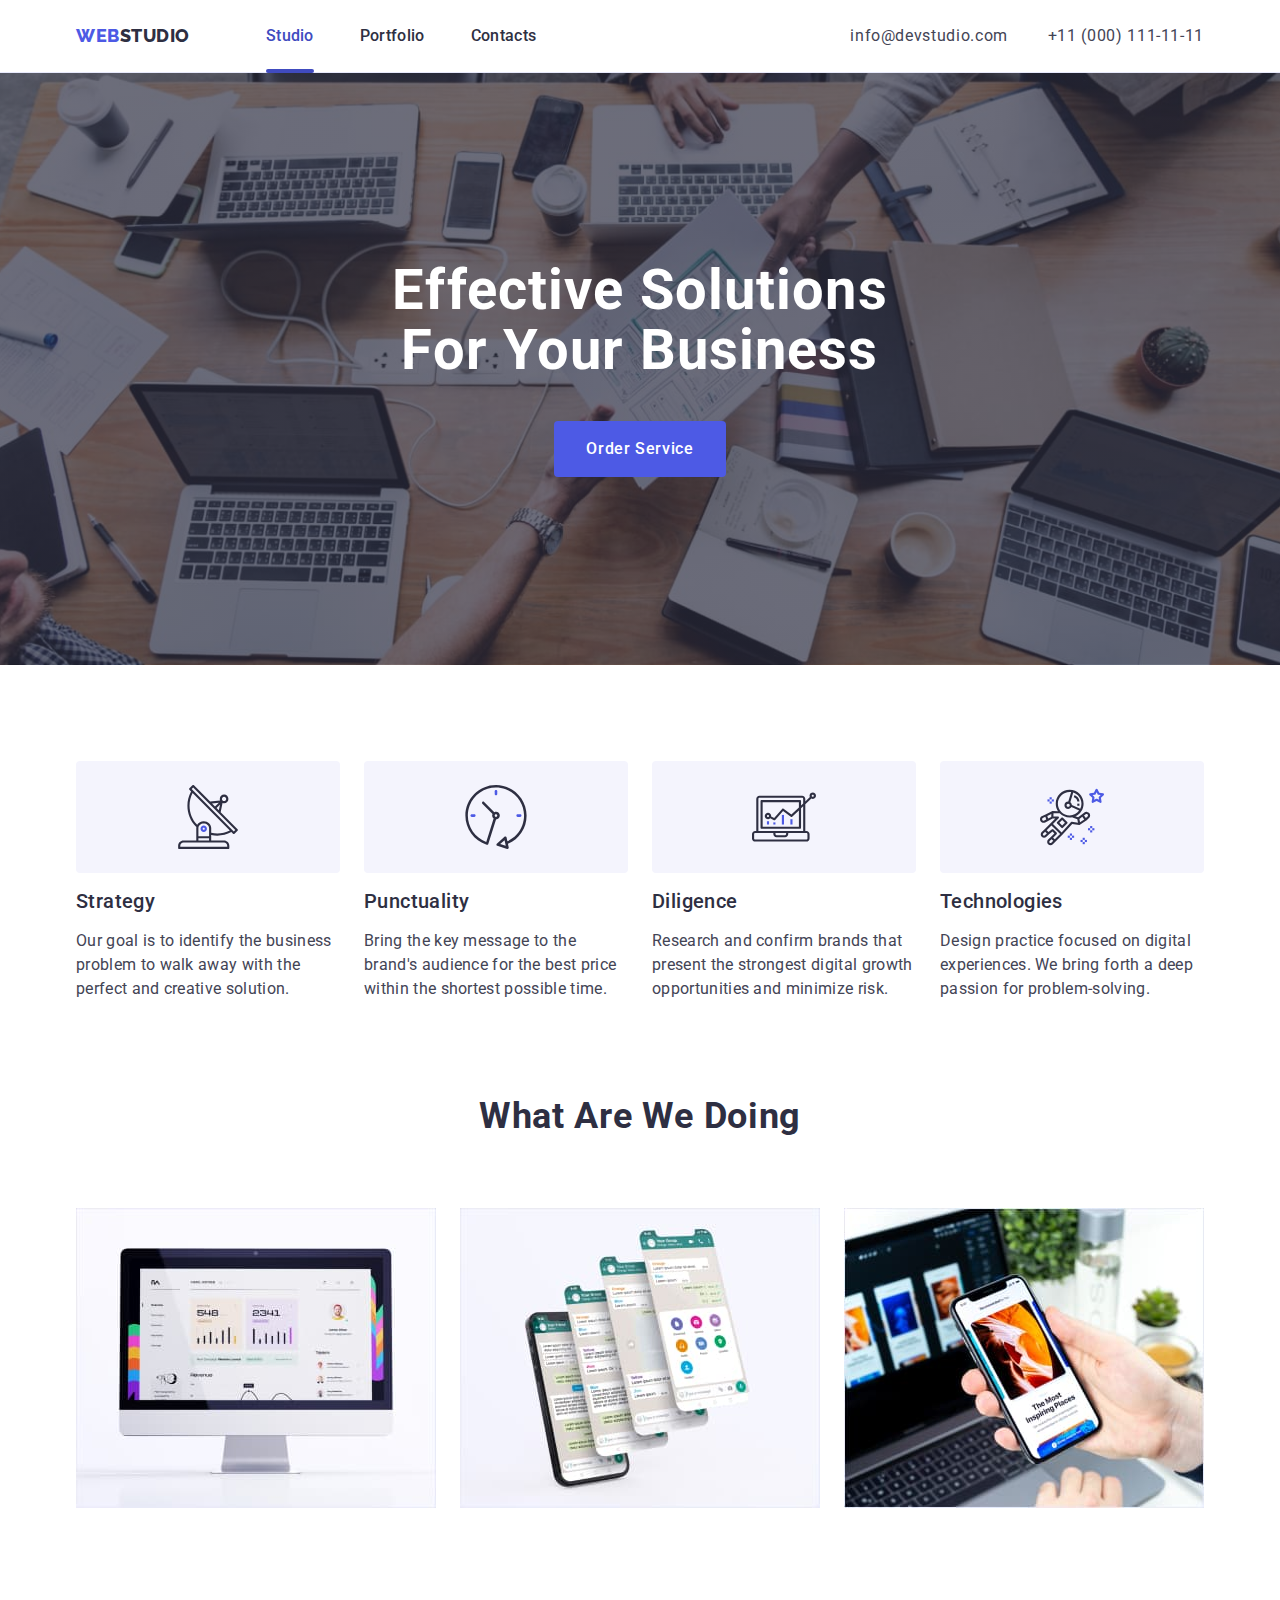
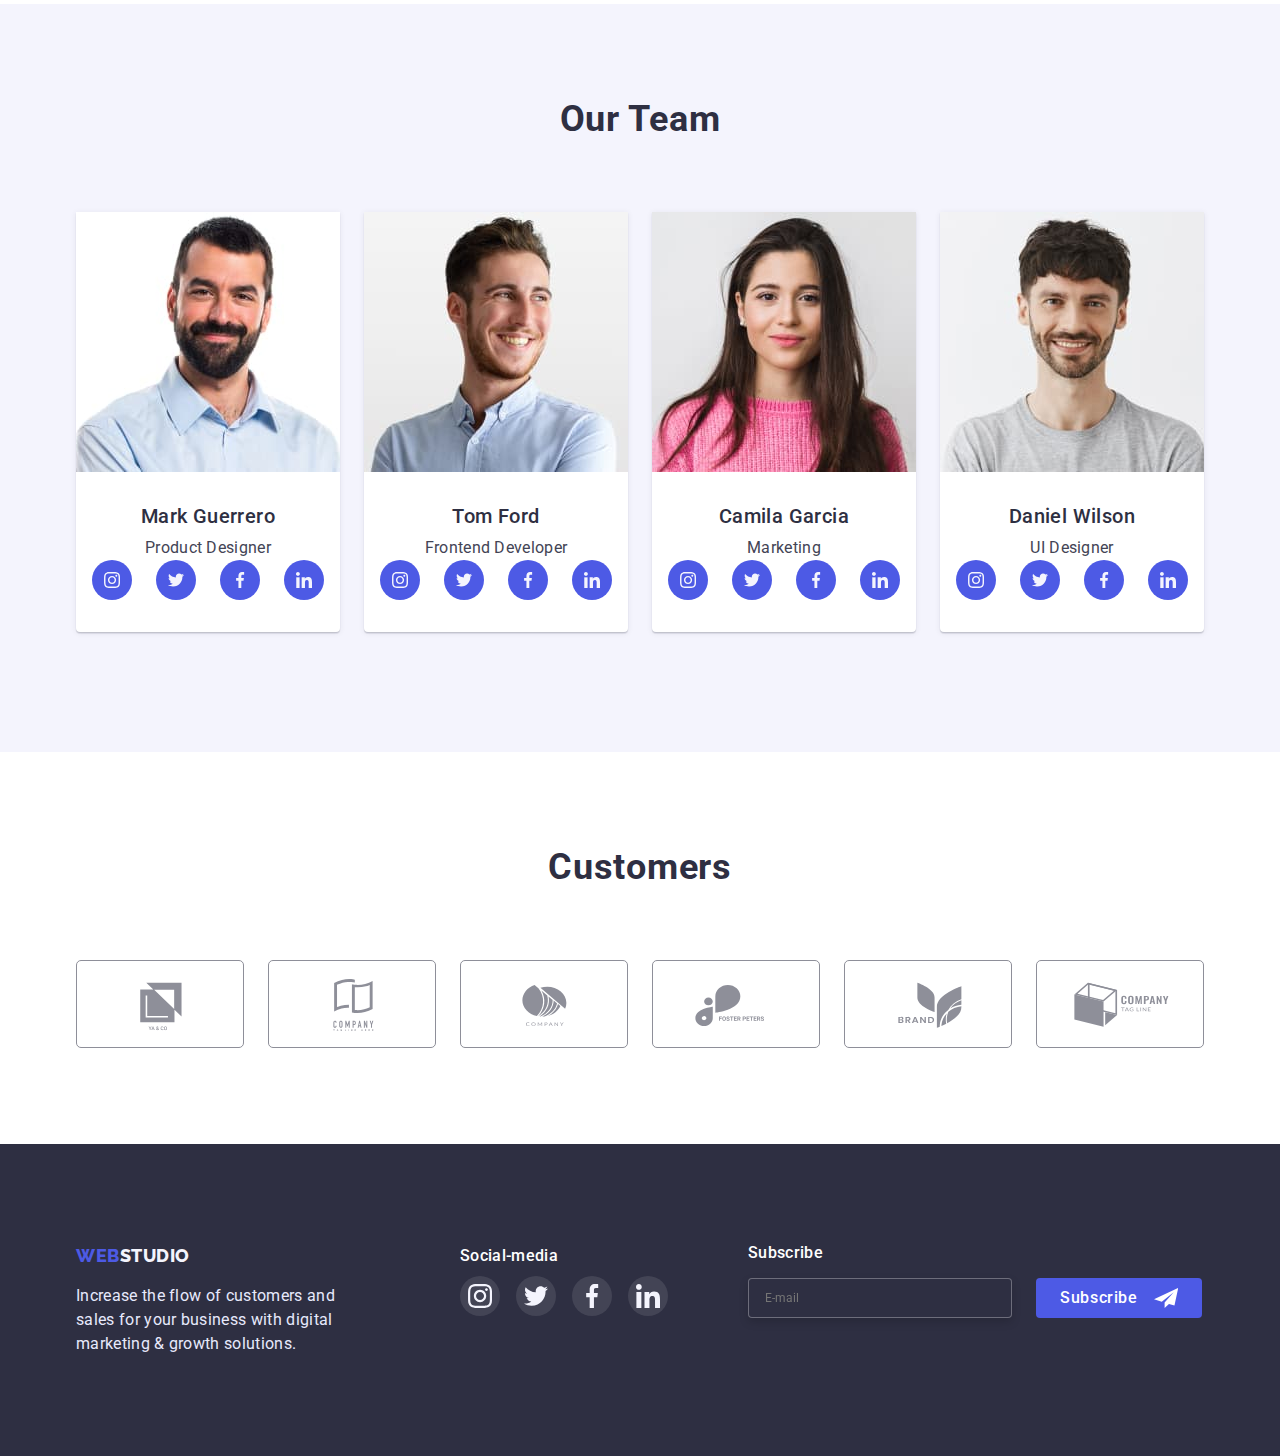
==== commit e4b72ded: "hw-07" ====
--- a/index.html
+++ b/index.html
@@ -131,14 +131,14 @@
 
     <main>
       <!-- Hero -->
-      <!-- <section class="hero section bg-dark">
+      <section class="hero section bg-dark">
         <div class="container">
           <h1 class="hero-title">Effective Solutions for Your Business</h1>
           <button class="btn" type="button" data-modal-open>
             Order Service
           </button>
         </div>
-      </section> -->
+      </section>
       <!-- Our features -->
       <section class="section features">
         <div class="container">
--- a/css/styles.css
+++ b/css/styles.css
@@ -222,19 +222,19 @@
         line-height: 0;
         margin-left: auto;
     }
-}
-
-.page-header {
-    padding-top: 18px;
-    padding-bottom: 7px;
+    .page-header {
+        padding-top: 24px;
+        padding-bottom: 24px;
+    }
 }
 
 .page-header-container {
     display: flex;
     align-items: center;
 }
+
 /* ======== Tablet ========= */
-/* ======== Header ==========*/
+
 @media screen and (min-width: 768px) {
     .mobile-menu-open {
         display: none;
@@ -278,7 +278,7 @@
     .menu-item .current::after {
         position: absolute;
         content: '';
-        bottom: -8px;
+        bottom: -1px;
         left: 0;
         width: 100%;
         height: 4px;
@@ -307,9 +307,11 @@
     .current {
         color: var(--pressed-color)
     }
-    .page-header {
-        border-bottom: 1px solid #E7E9FC;
-    }
+    
+}
+
+.page-header {
+    border-bottom: 1px solid #E7E9FC;
 }
 
 /* ======== Desktop ========= */
@@ -519,8 +521,51 @@
 /* ============== /Navigation Menu ================= */
 
 /* =================== Hero ======================= */
-
-/* .hero {
+/* ===== Mobile ===== */
+@media screen and (max-width: 767px) {
+    .container .hero-title {
+        width: 319px;
+        margin-bottom: 24px;
+        margin-left: auto;
+        margin-right: auto;
+        font-size: 36px;
+    }
+    .hero.section.bg-dark {
+        height: 432px;
+    }
+}
+/* ===== Tablet ===== */
+@media screen and (min-width: 768px) {
+    .hero .btn {
+        margin-top: 40px;
+    }
+    
+}
+/* ===== Desktop ===== */
+@media screen and (min-width: 1200px) {
+    .hero.bg-dark {
+        padding-top: 188px;
+        padding-bottom: 188px;
+    }
+}
+
+.hero-title {
+    max-width: 498px;
+    font-size: 56px;
+    line-height: 1.07;
+    text-align: center;
+    letter-spacing: 0.02em;
+    text-transform: capitalize;
+
+    margin: 0 auto;
+
+    color: var(--white-color);
+}
+.hero.bg-dark {
+    text-align: center;
+}
+
+.hero {
     background-image: linear-gradient(to right, rgba(46, 47, 66, 0.7), rgba(46, 47, 66, 0.7)), url(../images/hero/bg.jpg);
     background-size: cover;
     background-repeat: no-repeat;
@@ -528,25 +573,6 @@
     max-width: 1440px;
     margin: 0 auto;
 }
-
-.hero.bg-dark {
-    padding-top: 188px;
-    padding-bottom: 188px;
-    text-align: center;
-}
-
-.hero-title {
-        max-width: 498px;
-        font-size: 56px;
-        line-height: 1.07;
-        text-align: center;
-        letter-spacing: 0.02em;
-        text-transform: capitalize;
-
-        margin: 0 auto;
-
-        color: var(--white-color);
-} */
 
 /* =================== /Hero ======================= */
 
@@ -735,7 +761,7 @@
 /* ================= /Our team ===================== */
 
 /* =================== Footer ===================== */
-
+/* ===== Mobile ===== */
 @media screen and (max-width: 767px) {
     .container.flex-footer{
         display: flex;
@@ -745,15 +771,11 @@
     .bg-dark {
         padding: 96px 0;
     }
-    .footer-description {
+    .container .footer-description {
         width: 268px;
-        line-height: 1.5;
-        letter-spacing: 0.02em;
         margin: 0 auto;
         text-align: start;
         margin-top: 16px;
-    
-        color: var(--accent-color);
     }
     .footer-media {
         margin: 72px 0;
@@ -768,7 +790,51 @@
     .footer .logo {
         margin-right: 0;
     }
-   
+}
+
+/* ===== Tablet ===== */
+
+@media screen and (min-width: 768px) {
+    .bg-dark {
+        padding: 96px 0;
+    }
+    .container.flex-footer {
+        display: flex;
+        flex-flow: wrap;
+        row-gap: 72px;
+        margin: 0 auto;
+        padding-left: 108px;
+    }
+    .footer-media {
+        margin-left: 24px;
+    }
+    .container .footer-description {
+        width: 264px;
+    }
+}
+
+/* ===== Desktop ===== */
+
+@media screen and (min-width: 1200px) {
+    .footer-media {
+        margin-left: 120px;
+    }
+    .footer {
+        padding: 100px 0;
+    }
+    .container.flex-footer {
+        padding: 0 15px;
+    }
+}
+
+.footer-description {
+    width: 242px;
+    line-height: 1.5;
+    letter-spacing: 0.02em;
+
+    margin-top: 16px;
+
+    color: var(--accent-color);
 }
 
  .media {
@@ -778,6 +844,7 @@
      letter-spacing: 0.02em;
      color: var(--white-color);
  }
+ 
 
  .footer-social-list {
      display: flex;
@@ -802,50 +869,66 @@
      background-color: var(--green-color);
  }
 
-/* .footer {
-    padding: 100px 0;
-}
-
-.footer-description {
-    width: 242px;
-    line-height: 1.5;
-    letter-spacing: 0.02em;
-
-    margin-top: 16px;
-
-    color: var(--accent-color);
-}
-
-.footer .logo {
-    margin-right: 0;
-}
-
-.flex-footer {
-    display: flex;
-}
-
-.footer-media {
-    margin-left: 120px;
-}
-
-.footer-social-list {
-    display: flex;
-   margin-top: 8px;
-   gap: 16px;
-}
-
-.footer-icon {
-    width: 24px;
-    height: 24px;
-}
- */
-
 /* =================== /Footer ===================== */
 
 /* ================= Portfolio ==================== */
-
-/* .portfolio {
-    padding-top: 96px;
+/* ==== Mobile ===== */
+@media screen and (max-width: 767px) {
+    .portfolio {
+        padding: 48px 0 0 0;
+    }
+    .portfolio-card-content {
+        margin-bottom: 48px;
+    }
+    .project-card {
+    box-shadow: 0px 1px 6px rgba(46, 47, 66, 0.08);
+    }
+    .filters-list.list {
+        flex-wrap: wrap;
+        justify-content: start;
+        margin-bottom: 48px;
+    }
+}
+/* ===== Tablet ===== */
+@media screen and (min-width: 768px) {
+    .portfolio {
+        padding: 64px 0;
+    }
+    .projects-list {
+        display: flex;
+        flex-wrap: wrap;
+        justify-content: center;
+        column-gap: 18px;
+        row-gap: 72px;
+    }
+}
+/* ===== Desktop ===== */
+@media screen and (min-width: 1200px) {
+    .portfolio.section {
+        padding: 96px 0;
+    }
+    .project-card {
+        flex-basis: calc((100% - 48px) / 3);
+    }
+    .projects-list {
+       column-gap: 24px;
+       row-gap: 48px; 
+    }
+}
+
+.portfolio-card-content {
+    padding: 32px 16px 32px;
+    border: 1px solid var(--accent-color);
+    border-top: none;
+}
+
+.project-card-link:hover {
+    box-shadow: 0px 1px 6px rgba(46, 47, 66, 0.08), 0px 1px 1px rgba(46, 47, 66, 0.16), 0px 2px 1px rgba(46, 47, 66, 0.08);
+}
+
+.project-card-link {
+    display: block;
+    transition: box-shadow var(--transition-duration) var(--transition-function);
 }
 
 .filters-list {
@@ -853,32 +936,6 @@
     gap: 24px;
     margin-bottom: 72px;
     justify-content: center;
-}
-
-.projects-list {
-    display: flex;
-    flex-wrap: wrap;
-    column-gap: 24px;
-    row-gap: 48px;
-}
-
-.project-card {
-    flex-basis: calc((100% - 48px) / 3);
-    box-shadow: 0px 1px 6px rgba(46, 47, 66, 0.08);
-}
-
-.project-card-link:hover {
-    box-shadow: 0px 1px 6px rgba(46, 47, 66, 0.08), 0px 1px 1px rgba(46, 47, 66, 0.16), 0px 2px 1px rgba(46, 47, 66, 0.08);
-}
-
-.portfolio-card-content {
-    padding: 32px 16px 32px;
-    border: 1px solid var(--accent-color);
-    border-top: none;
-}
-.project-card-link {
-    display: block;
-    transition: box-shadow var(--transition-duration) var(--transition-function);
 }
 
 .project-img-wrapper {
@@ -903,11 +960,14 @@
     background-color: var(--primary-brand-color);
     color: var(--light-color);
 }
+.project-card {
+    box-shadow: 0px 1px 6px rgba(46, 47, 66, 0.08);
+}
 
 .project-card-link:hover .overlay,
 .project-card-link:focus .overlay {
-    transform: translate(0,0);
-} */
+    transform: translate(0, 0);
+}
 
 /* ================= /Portfolio ==================== */
 
@@ -1196,6 +1256,18 @@
         width: 100%;
         margin: 0 auto;
         margin-bottom: 16px;
+    }
+}
+/* ===== Tablet ===== */
+@media screen and (min-width: 768px) {
+    .footer-email .footer-email-input {
+            margin-right: 24px;
+        }
+}
+/* ===== Desktop ===== */
+@media screen and (min-width: 1200px) {
+    .footer-form {
+        margin-left: 80px;
     }
 }
 
@@ -1255,10 +1327,4 @@
     right: 24px;
 }
 
-/* .footer-form {
-    margin-left: 80px;
-}
-
-*/
-
 /* ================= /Footer Form ================== * /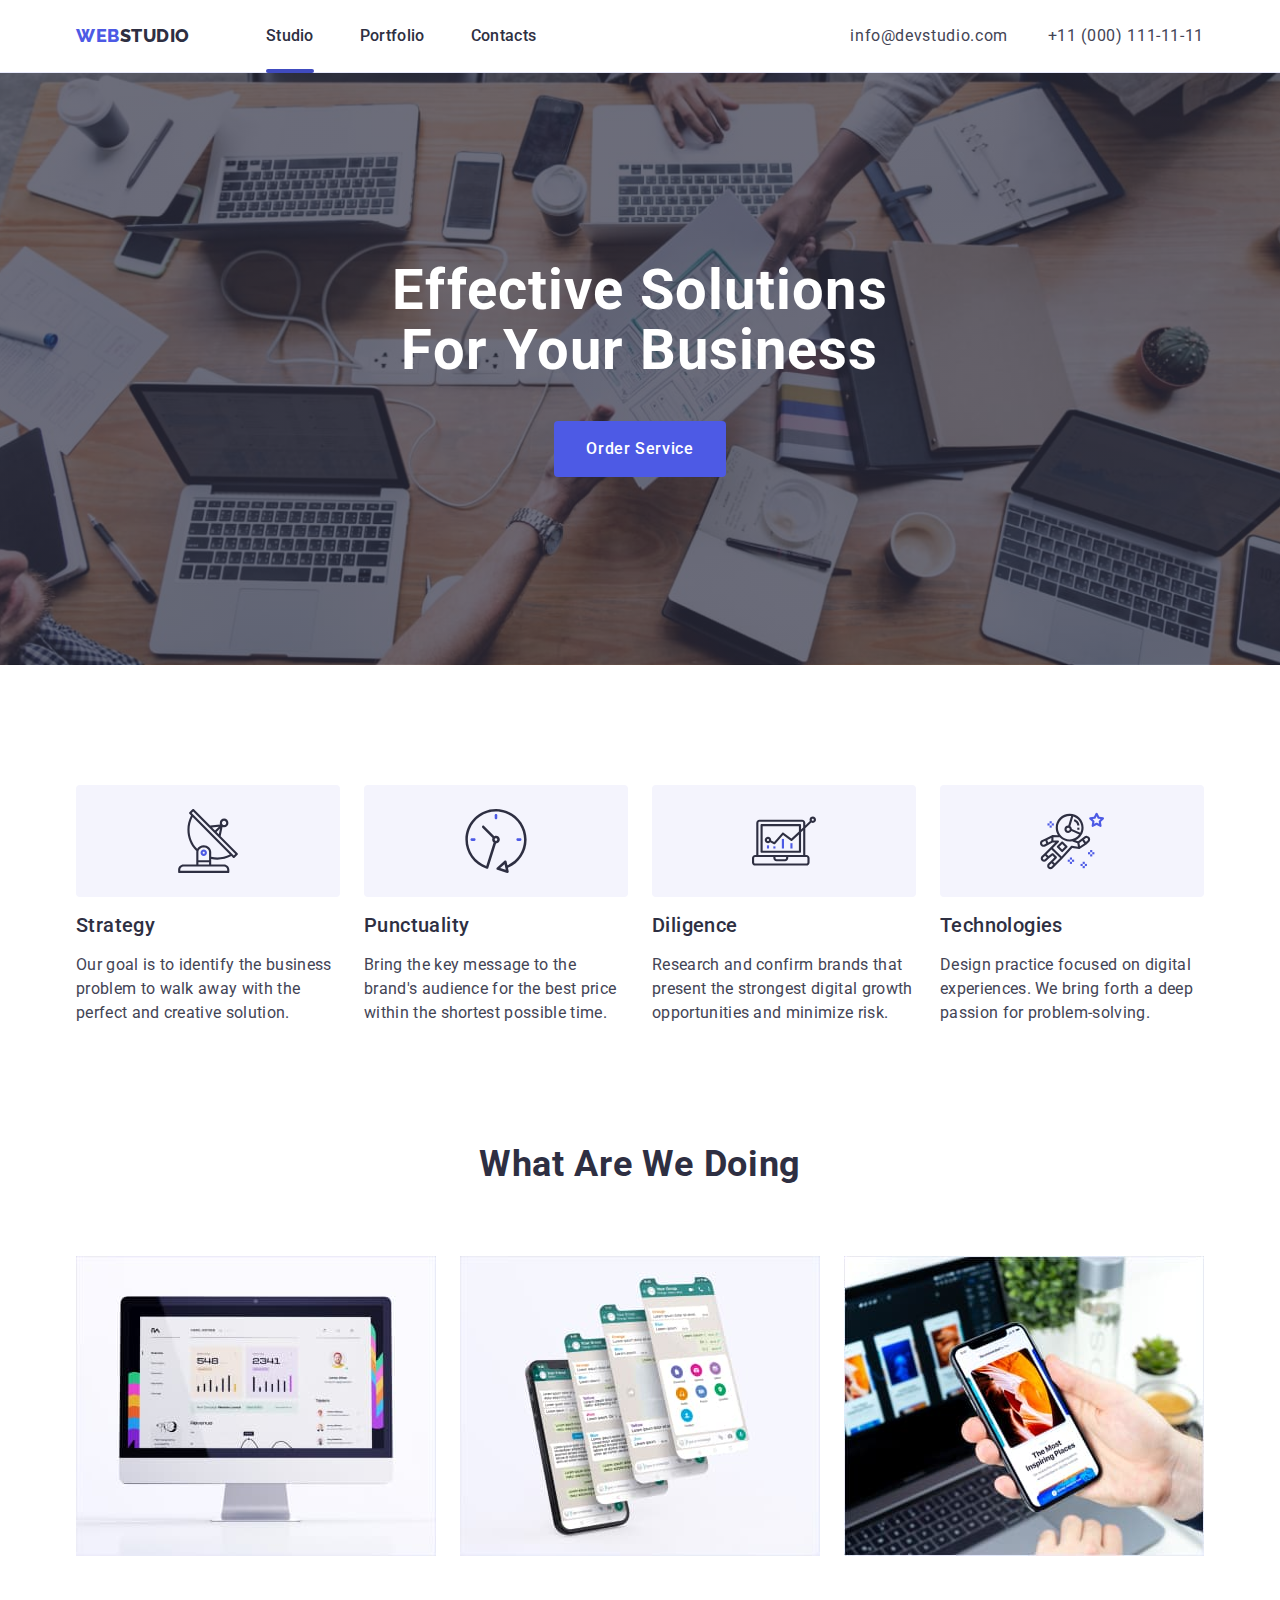
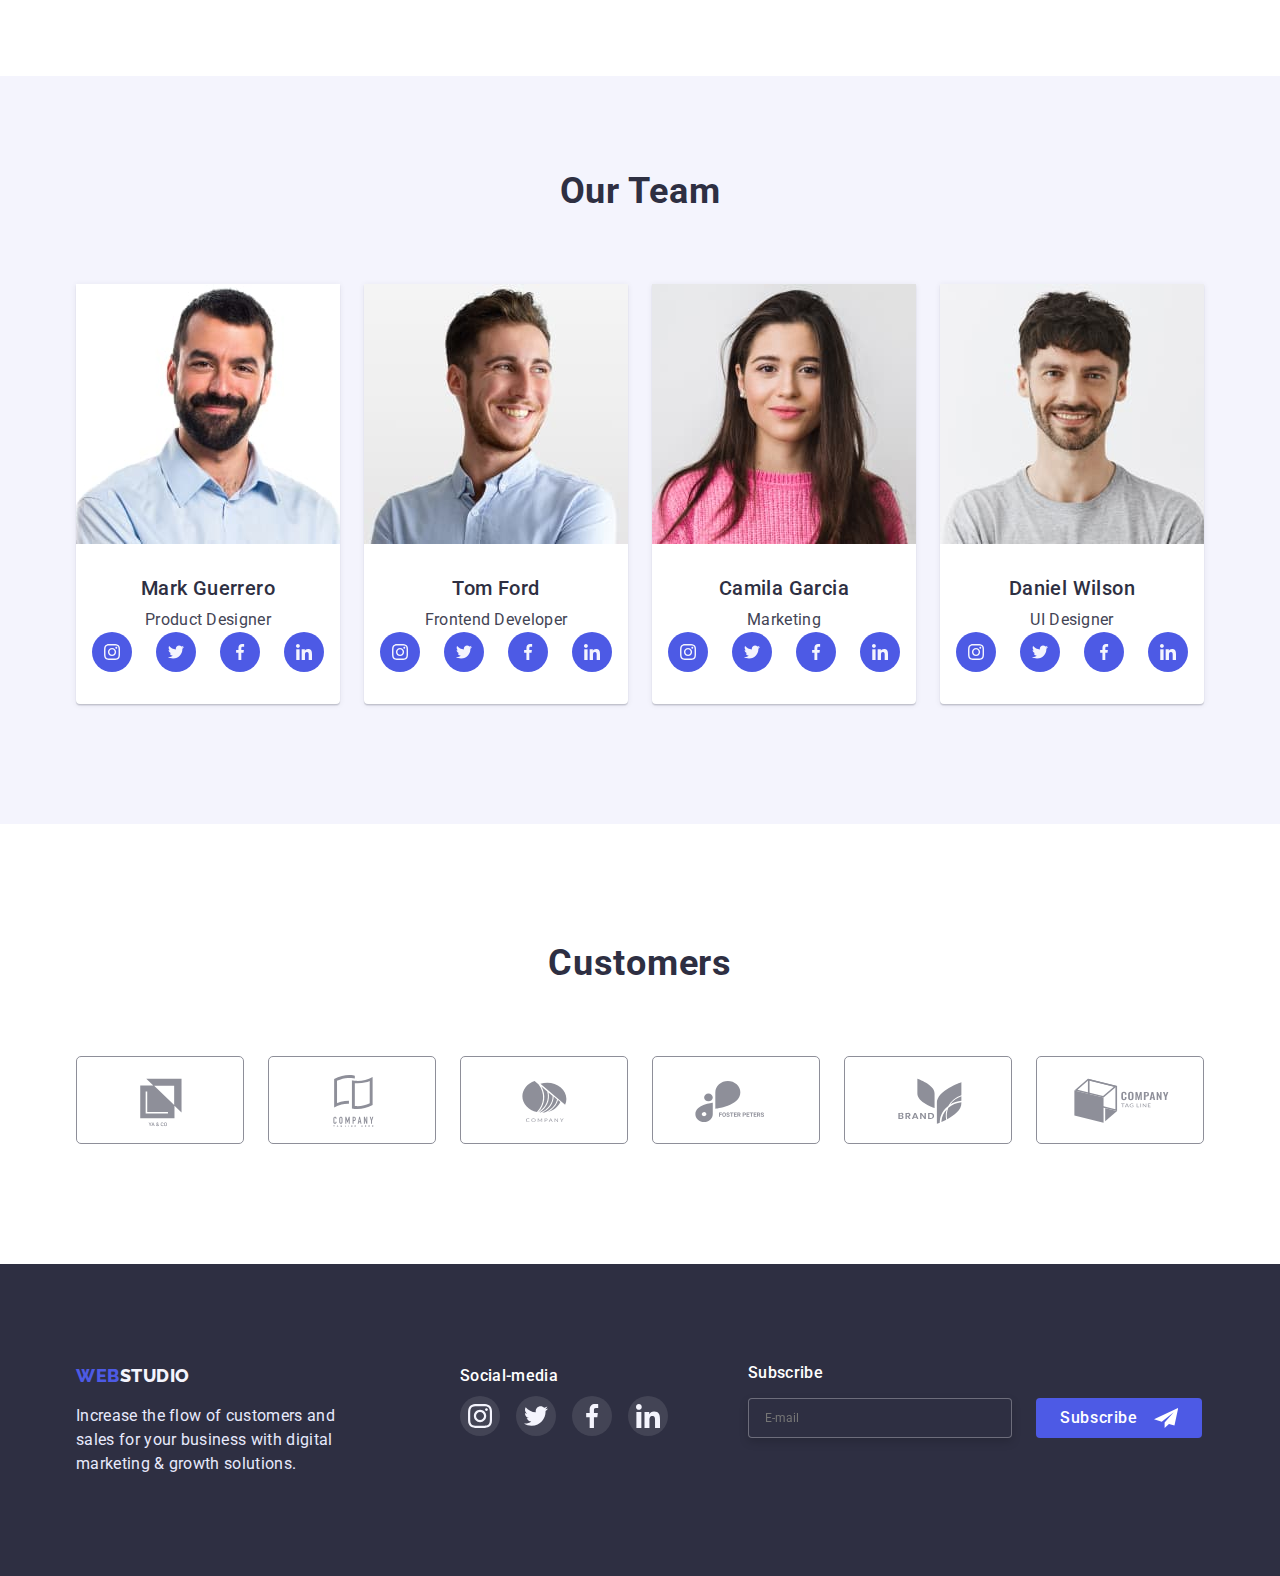
==== commit ac3a0286: "hw-07" ====
--- a/index.html
+++ b/index.html
@@ -68,7 +68,7 @@
           </button>
           <ul class="mobile-menu-list list">
             <li>
-              <a class="mobile-menu-link link" href="./index.html">Studio</a>
+              <a class="mobile-menu-link link current" href="./index.html">Studio</a>
             </li>
             <li>
               <a class="mobile-menu-link link" href="./portfolio.html"
@@ -76,7 +76,7 @@
               >
             </li>
             <li>
-              <a class="mobile-menu-link link current" href="#">Contacts</a>
+              <a class="mobile-menu-link link" href="#">Contacts</a>
             </li>
           </ul>
           <ul class="mobile-menu-contact list">
@@ -98,28 +98,28 @@
           <ul class="mobile-icons list">
             <li>
               <a href="" class="mobile-list-link">
-                <svg class="mobile-list-icon" width="16" height="16">
+                <svg class="mobile-list-icon" width="24" height="24">
                   <use href="./images/sprite.svg#icon-instagram"></use>
                 </svg>
               </a>
             </li>
             <li>
               <a href="" class="mobile-list-link">
-                <svg class="mobile-list-icon" width="16" height="16">
+                <svg class="mobile-list-icon" width="24" height="24">
                   <use href="./images/sprite.svg#icon-twitter"></use>
                 </svg>
               </a>
             </li>
             <li>
               <a href="" class="mobile-list-link">
-                <svg class="mobile-list-icon" width="16" height="16">
+                <svg class="mobile-list-icon" width="24" height="24">
                   <use href="./images/sprite.svg#icon-facebook"></use>
                 </svg>
               </a>
             </li>
             <li>
               <a href="" class="mobile-list-link">
-                <svg class="mobile-list-icon" width="16" height="16">
+                <svg class="mobile-list-icon" width="24" height="24">
                   <use href="./images/sprite.svg#icon-linkedin"></use>
                 </svg>
               </a>
@@ -201,21 +201,21 @@
           <h2 class="section-title">What are we doing</h2>
           <ul class="activities list">
             <li>
-              <img
+              <img srcset="./images/about/about-1@2x.jpg 2x"
                 src="./images/about/about-1.jpg"
                 alt="Computer"
                 width="360"
               />
             </li>
             <li>
-              <img
+              <img srcset="./images/about/about-2@2x.jpg 2x"
                 src="./images/about/about-2.jpg"
                 alt="Phone Aplication"
                 width="360"
               />
             </li>
             <li>
-              <img src="./images/about/about-3.jpg" alt="Phone" width="360" />
+              <img srcset="./images/about/about-3@2x.jpg 2x" src="./images/about/about-3.jpg" alt="Phone" width="360" />
             </li>
           </ul>
         </div>
@@ -227,6 +227,7 @@
           <ul class="team list">
             <li class="team-card">
               <img
+                srcset="./images/team/team-1@2x.jpg 2x"
                 src="./images/team/team-1.jpg"
                 alt="Product Designer"
                 width="264"
@@ -268,6 +269,7 @@
             </li>
             <li class="team-card">
               <img
+                srcset="./images/team/team-2@2x.jpg 2x"
                 src="./images/team/team-2.jpg"
                 alt="Frontend Developer"
                 width="264"
@@ -308,7 +310,7 @@
               </div>
             </li>
             <li class="team-card">
-              <img src="./images/team/team-3.jpg" alt="Marketing" width="264" />
+              <img srcset="./images/team/team-3@2x.jpg 2x" src="./images/team/team-3.jpg" alt="Marketing" width="264" />
               <div class="team-card-content">
                 <h3 class="section-subtitle">Camila Garcia</h3>
                 <p class="section-description">Marketing</p>
@@ -345,7 +347,7 @@
               </div>
             </li>
             <li class="team-card">
-              <img
+              <img srcset="./images/team/team-4@2x.jpg 2x"
                 src="./images/team/team-4.jpg"
                 alt="UI Designer"
                 width="264"
@@ -484,8 +486,8 @@
             </li>
           </ul>
         </div>
-    <!-- Footer Form -->
-    <form class="footer-form">
+        <!-- Footer Form -->
+        <form class="footer-form">
           <label class="footer-form-label-text" for="footer-email"
             >Subscribe</label
           >
@@ -510,7 +512,7 @@
 
     <!-- Modal Window -->
 
-    <!-- <div class="backdrop is-hidden" data-modal>
+    <div class="backdrop is-hidden" data-modal>
       <div class="modal">
         <button class="modal-close-btn" data-modal-close>
           <svg class="modal-close-btn-icon" width="8" height="8">
@@ -593,7 +595,7 @@
         </form>
       </div>
     </div>
-    <script src="./js/modal.js"></script> -->
-    <script src="./js/mobile-menu.js" ></script>
+    <script src="./js/modal.js"></script>
+    <script src="./js/mobile-menu.js"></script>
   </body>
 </html>
--- a/css/styles.css
+++ b/css/styles.css
@@ -153,25 +153,28 @@
 } */
 
 .container {
+    max-width: 428px;
+    margin: 0 auto;
     padding: 0 15px;
+
 }
 
 @media screen and (min-width: 480px) {
-    .container {
+    /* .container {
         width: 428px;
         margin: 0 auto;
-    }
+    } */
 }
 
 @media screen and (min-width: 768px) {
     .container {
-        width: 768px;
+        max-width: 768px;
     }
 }
 
 @media screen and (min-width: 1200px) {
     .container {
-        width: 1158px;
+        max-width: 1158px;
     }
 }
 
@@ -247,18 +250,19 @@
         display: flex;
         align-items: center;
     }
+    .contact-link {
+        font-size: 12px;
+    }
+    .contact-info  {
+        margin-right: 0;
+    }
+    
     .page-header-container {
         display: flex;
         align-items: center;
         justify-content: space-between;
     }
-    .menu-link {
-        font-weight: 500;
-        line-height: 1.5;
-        letter-spacing: 0.02em;
-        color: var(--dark-color);
-        transition: color var(--transition-duration) var(--transition-function);
-    }
+   
     
     .menu-link:hover,
     .menu-link:focus {
@@ -288,17 +292,8 @@
     .menu-item:not(:last-child) {
         margin-right: 46px;
     }
-    .contact-link {
-        font-style: normal;
-        line-height: 1.5;
-        letter-spacing: 0.04em;
-        color: var(--text-color);
-        transition: color var(--transition-duration) var(--transition-function);
-    }
-    
-    .contact-info:not(:last-child) {
-        margin-right: 40px;
-    }
+    
+   
     
     .contact-link:hover,
     .contact-link:focus {
@@ -309,6 +304,32 @@
     }
     
 }
+
+@media screen and (min-width: 1200px) {
+    .contact-link {
+        font-size: 16px;
+    }
+        .contact-info:not(:last-child) {
+            margin-right: 40px;
+        }
+    
+}
+ .contact-link {
+     font-style: normal;
+     /* font-size: 16px; */
+     line-height: 1.5;
+     letter-spacing: 0.04em;
+     color: var(--text-color);
+     transition: color var(--transition-duration) var(--transition-function);
+ }
+
+ .menu-link {
+     font-weight: 500;
+     line-height: 1.5;
+     letter-spacing: 0.02em;
+     color: var(--dark-color);
+     transition: color var(--transition-duration) var(--transition-function);
+ }
 
 .page-header {
     border-bottom: 1px solid #E7E9FC;
@@ -325,6 +346,11 @@
 }
 
 /* ======= Mobile Menu ======== */
+/* @media  screen and (max-width: 427px) {
+    .mobile-menu-contact-link {
+        font-size: 20px;
+    }
+} */
 
 @media screen and (max-width: 767px) {
     .mobile-menu {
@@ -405,7 +431,7 @@
         .mobile-menu-contact {
             display: flex;
             flex-direction: column-reverse;
-            margin-top: 100px;
+            margin-top: auto;
         }
     
         .mobile-menu-contact-link {
@@ -415,7 +441,7 @@
             line-height: 24px;
             color: var(--text-color);
             letter-spacing: 0.02em;
-        }
+        }.mobile-menu-contact
     
         .mobile-menu-contact .tel {
             display: block;
@@ -433,7 +459,7 @@
             display: flex;
             align-items: center;
             justify-content: flex-start;
-            gap: 16px;
+            gap: 56px;
             margin-top: 48px;
         }
     
@@ -459,72 +485,32 @@
         }
 }
 
+@media screen and (max-width: 427px) {
+    .mobile-icons {
+        gap: 25px;
+    }
+}
+
+@media screen and (max-width: 427px) {
+    .mobile-menu-contact {
+        margin-top: 100px;
+    }
+    .mobile-menu-contact-link.link {
+        font-size: 20px;
+    }
+}
+
 @media screen and (min-width: 768px) {
     .mobile-menu {
         display: none;
     }
 }
-
-/* ======= Mobile Menu ======== */
-
-/* .page-header {
-    border-bottom: 1px solid #E7E9FC;
-}
-
-.page-header-container {
-    display: flex;
-    align-items: center;
-    justify-content: space-between;
-}
-
-.contact-nav {
-    display: flex;
-    align-items: center;
-}
-
-.menu-item:not(:last-child) {
-    margin-right: 46px;
-} */
-
-/* ================== /Header ====================== */
-
-/* ============== Navigation Menu ================= */
-
-/* 
-
-*/
-
-
-
-/* .menu-item {
-    position: relative;
-    padding-top: 24px;
-    padding-bottom: 24px;
-}
-
-.menu-item .current {
-    display: flex;
-    flex-direction: column;
-}
-
-.menu-item .current::after {
-    position: absolute;
-    content: '';
-    bottom: -1px;
-    left: 0;
-    width: 100%;
-    height: 4px;
-    border-radius: 2px;
-    background: var(--pressed-color);
-}  */
-
-/* ============== /Navigation Menu ================= */
 
 /* =================== Hero ======================= */
 /* ===== Mobile ===== */
 @media screen and (max-width: 767px) {
     .container .hero-title {
-        width: 319px;
+        /* width: 319px; */
         margin-bottom: 24px;
         margin-left: auto;
         margin-right: auto;
@@ -532,12 +518,16 @@
     }
     .hero.section.bg-dark {
         height: 432px;
+        padding-top: 112px;
     }
 }
 /* ===== Tablet ===== */
 @media screen and (min-width: 768px) {
     .hero .btn {
         margin-top: 40px;
+    }
+    .hero.bg-dark {
+        padding: 112px 0;
     }
     
 }
@@ -566,12 +556,45 @@
 }
 
 .hero {
-    background-image: linear-gradient(to right, rgba(46, 47, 66, 0.7), rgba(46, 47, 66, 0.7)), url(../images/hero/bg.jpg);
+    background-image: linear-gradient(to right, rgba(46, 47, 66, 0.7), rgba(46, 47, 66, 0.7)), url(../images/hero/mob-bg.jpg);
     background-size: cover;
     background-repeat: no-repeat;
     background-position: center;
     max-width: 1440px;
     margin: 0 auto;
+}
+@media screen and (min-device-pixel-ratio: 2) and (max-width: 767px),
+screen and (min-resolution: 192dpi) and (max-width: 767px),
+screen and (min-resolution: 2dppx) and (max-width: 767px) {
+    .hero {
+        background-image: linear-gradient(to right, rgba(46, 47, 66, 0.7), rgba(46, 47, 66, 0.7)), url(../images/hero/mob-bg@2x.png);
+    }
+}
+
+@media screen and (min-width: 768px) {
+    .hero {
+        background-image: linear-gradient(to right, rgba(46, 47, 66, 0.7), rgba(46, 47, 66, 0.7)), url(../images/hero/tab-bg.jpg);
+    }
+}
+@media screen and (min-device-pixel-ratio: 2) and (min-width: 768px),
+screen and (min-resolution: 192dpi) and (min-width: 768px),
+screen and (min-resolution: 2dppx) and (min-width: 768px) {
+    .hero {
+        background-image: linear-gradient(to right, rgba(46, 47, 66, 0.7), rgba(46, 47, 66, 0.7)), url(../images/hero/tab-bg@2x.png);
+    }
+}
+
+@media screen and (min-width: 1200px) {
+    .hero {
+        background-image: linear-gradient(to right, rgba(46, 47, 66, 0.7), rgba(46, 47, 66, 0.7)), url(../images/hero/desk-bg.jpg);
+    }
+}
+@media screen and (min-device-pixel-ratio: 2) and (min-width: 1200px),
+ screen and (min-resolution: 192dpi) and (min-width: 1200px),
+ screen and (min-resolution: 2dppx) and (min-width: 1200px) {
+    .hero {
+        background-image: linear-gradient(to right, rgba(46, 47, 66, 0.7), rgba(46, 47, 66, 0.7)), url(../images/hero/desk-bg@2x.jpg);
+    }
 }
 
 /* =================== /Hero ======================= */
@@ -631,6 +654,12 @@
     .features {
         padding-bottom: 0;
     }
+    .section {
+        padding: 120px 0;
+    }
+    .section.features {
+        padding-bottom: 0;
+    }
 
      .features .section-subtitle {
          text-align: start;
@@ -671,10 +700,17 @@
 
 @media screen and (min-width: 1200px) {
     .activities {
+        display: block;
+    }
+    .activities.list {
+        display: flex;
+        gap: 24px;
+    }
+    /* .activities {
         display: flex;
         flex-wrap: wrap;
         gap: 24px;
-    }
+    } */
 }
 
 /* ================== /Activities ================== */
@@ -696,13 +732,14 @@
 @media screen and (min-width: 768px) {
     .team {
         justify-content: center;
-        gap: 24px;
-    }
-    .team-card {
+        column-gap: 24px;
+        row-gap: 64px;
+    }
+    /* .team-card {
         margin-bottom: 64px;
-    }
+    } */
     .bg-light {
-        padding-bottom: 40px;
+        padding: 96px 0;
     }
 }
 
@@ -898,7 +935,7 @@
         display: flex;
         flex-wrap: wrap;
         justify-content: center;
-        column-gap: 18px;
+        column-gap: 24px;
         row-gap: 72px;
     }
 }
@@ -1001,6 +1038,16 @@
         justify-content: center;
         column-gap: 24px;
         row-gap: 72px;
+    }
+}
+
+@media screen and (max-width: 427px) {
+    .customers-list .customers-brend-link {
+        width: 137px;
+    }
+    .customers-list {
+        column-gap: 12px;
+        row-gap: 20px;
     }
 }
 
@@ -1030,8 +1077,20 @@
 /* ================= /Customers ==================== */
 
 /* ================ Modal Window ================== */
-
-/* .backdrop {
+/* ===== Mobile ===== */
+@media screen and (max-width: 767px) {
+    
+}
+/* ===== Tablet ===== */
+@media screen and (min-width: 768px) {
+    
+}
+/* ===== Desktop ===== */
+@media screen and (min-width: 1200px) {
+    
+}
+
+.backdrop {
     position: fixed;
     top: 0;
     left: 0;
@@ -1060,7 +1119,6 @@
     background: var(--modal-bg-color);
     box-shadow: 0px 1px 1px rgba(0, 0, 0, 0.14), 0px 1px 3px rgba(0, 0, 0, 0.12), 0px 2px 1px rgba(0, 0, 0, 0.2);
 }
-
 .modal-close-btn {
     position: absolute;
     top: 24px;
@@ -1076,7 +1134,6 @@
     border: 1px solid rgba(0, 0, 0, 0.1);
     transition: background var(--transition-duration) var(--transition-function);
 }
-
 .modal-close-btn-icon {
     fill: #000000;
     transition: fill var(--transition-duration) var(--transition-function);
@@ -1090,16 +1147,33 @@
 .modal-close-btn:hover .modal-close-btn-icon,
 .modal-close-btn:focus .modal-close-btn-icon {
     fill: var(--white-color);
-} */
+}
+
 /* ================ /Modal Window ================== */
 
 /* ================== Modal Form =================== */
 
-/* .modal-form {
+/* ===== Mobile ===== */
+@media screen and (max-width: 428px) {
+    .modal {
+        width: 315px;
+    }
+}
+
+/* ===== Tablet ===== */
+@media screen and (min-width: 768px) {
+
+}
+
+/* ===== Desktop ===== */
+@media screen and (min-width: 1200px) {
+
+}
+
+.modal-form {
     display: flex;
     flex-direction: column;
 }
-
 .head-form {
     text-align: center;
     font-weight: 500;
@@ -1109,11 +1183,9 @@
     letter-spacing: 0.02em;
     margin-bottom: 14px;
 }
-
 .modal-form-field {
     margin-bottom: 8px;
 }
-
 .modal-form-input-desc {
     display: block;
     font-size: 12px;
@@ -1123,7 +1195,6 @@
     font-weight: 400;
     color: var(--subtle-text-color);
 }
-
 .modal-form-input {
     width: 100%;
     height: 40px;
@@ -1134,15 +1205,13 @@
     color: var(--dark-color);
     transition: border-color var(--transition-duration) var(--transition-function);
 }
-
 .modal-form-input:focus {
     border-color: var(--primary-brand-color);
 }
 
-.modal-form-input:focus + .modal-form-input-icon {
+.modal-form-input:focus+.modal-form-input-icon {
     fill: var(--primary-brand-color);
 }
-
 .modal-form-input-icon {
     position: absolute;
     top: 50%;
@@ -1151,7 +1220,6 @@
     color: var(--dark-color);
     transition: fill var(--transition-duration) var(--transition-function);
 }
-
 .modal-form-message {
     display: block;
     width: 100%;
@@ -1163,41 +1231,35 @@
     outline: none;
     transition: border-color var(--transition-duration) var(--transition-function);
 }
-
 .modal-form-message:focus {
     border-color: var(--primary-brand-color);
 }
-
 .modal-form-message::placeholder {
-    color: rgba(117, 117, 117, 0.5);;
-}
-
+    color: rgba(117, 117, 117, 0.5);
+    ;
+}
 .modal-form-input-wrapper {
     display: block;
     position: relative;
 }
-
 .container-policy {
     display: flex;
     margin-top: 8px;
 }
-
 .check-policy {
-    padding-left: 16px; 
+    padding-left: 16px;
     font-size: 12px;
     line-height: 1.33;
     color: #757575;
     letter-spacing: 0.04em;
 }
-
-.check-policy-input{
+.check-policy-input {
     position: absolute;
     width: 1px;
     height: 1px;
     overflow: hidden;
     clip: rect(0 0 0 0);
 }
-
 .check-box {
     position: absolute;
     width: 16px;
@@ -1207,19 +1269,15 @@
     background-image: url(../images/icon/chek-off.svg);
     transition: background-image var(--transition-duration) var(--transition-function);
 }
-
-.check-policy-input:checked + .check-box {
+.check-policy-input:checked+.check-box {
     background-image: url(../images/icon/click.svg);
 }
-
 .check-box-text {
     margin-left: 8px;
 }
-
-.check-policy > a {
+.check-policy>a {
     color: var(--primary-brand-color);
 }
-
 .modal-form-submit {
     align-self: center;
     width: 169px;
@@ -1233,15 +1291,14 @@
     letter-spacing: 0.04em;
     box-shadow: 0px 4px 4px rgba(0, 0, 0, 0.15);
     transition: background-color var(--transition-duration) var(--transition-function);
-    
+
     background: var(--primary-brand-color);
     color: var(--white-color);
 }
-
 .modal-form-submit:hover,
 .modal-form-submit:focus {
     background-color: var(--pressed-color);
-}  */
+}
 
 /* ================= /Modal Form =================== */
 
